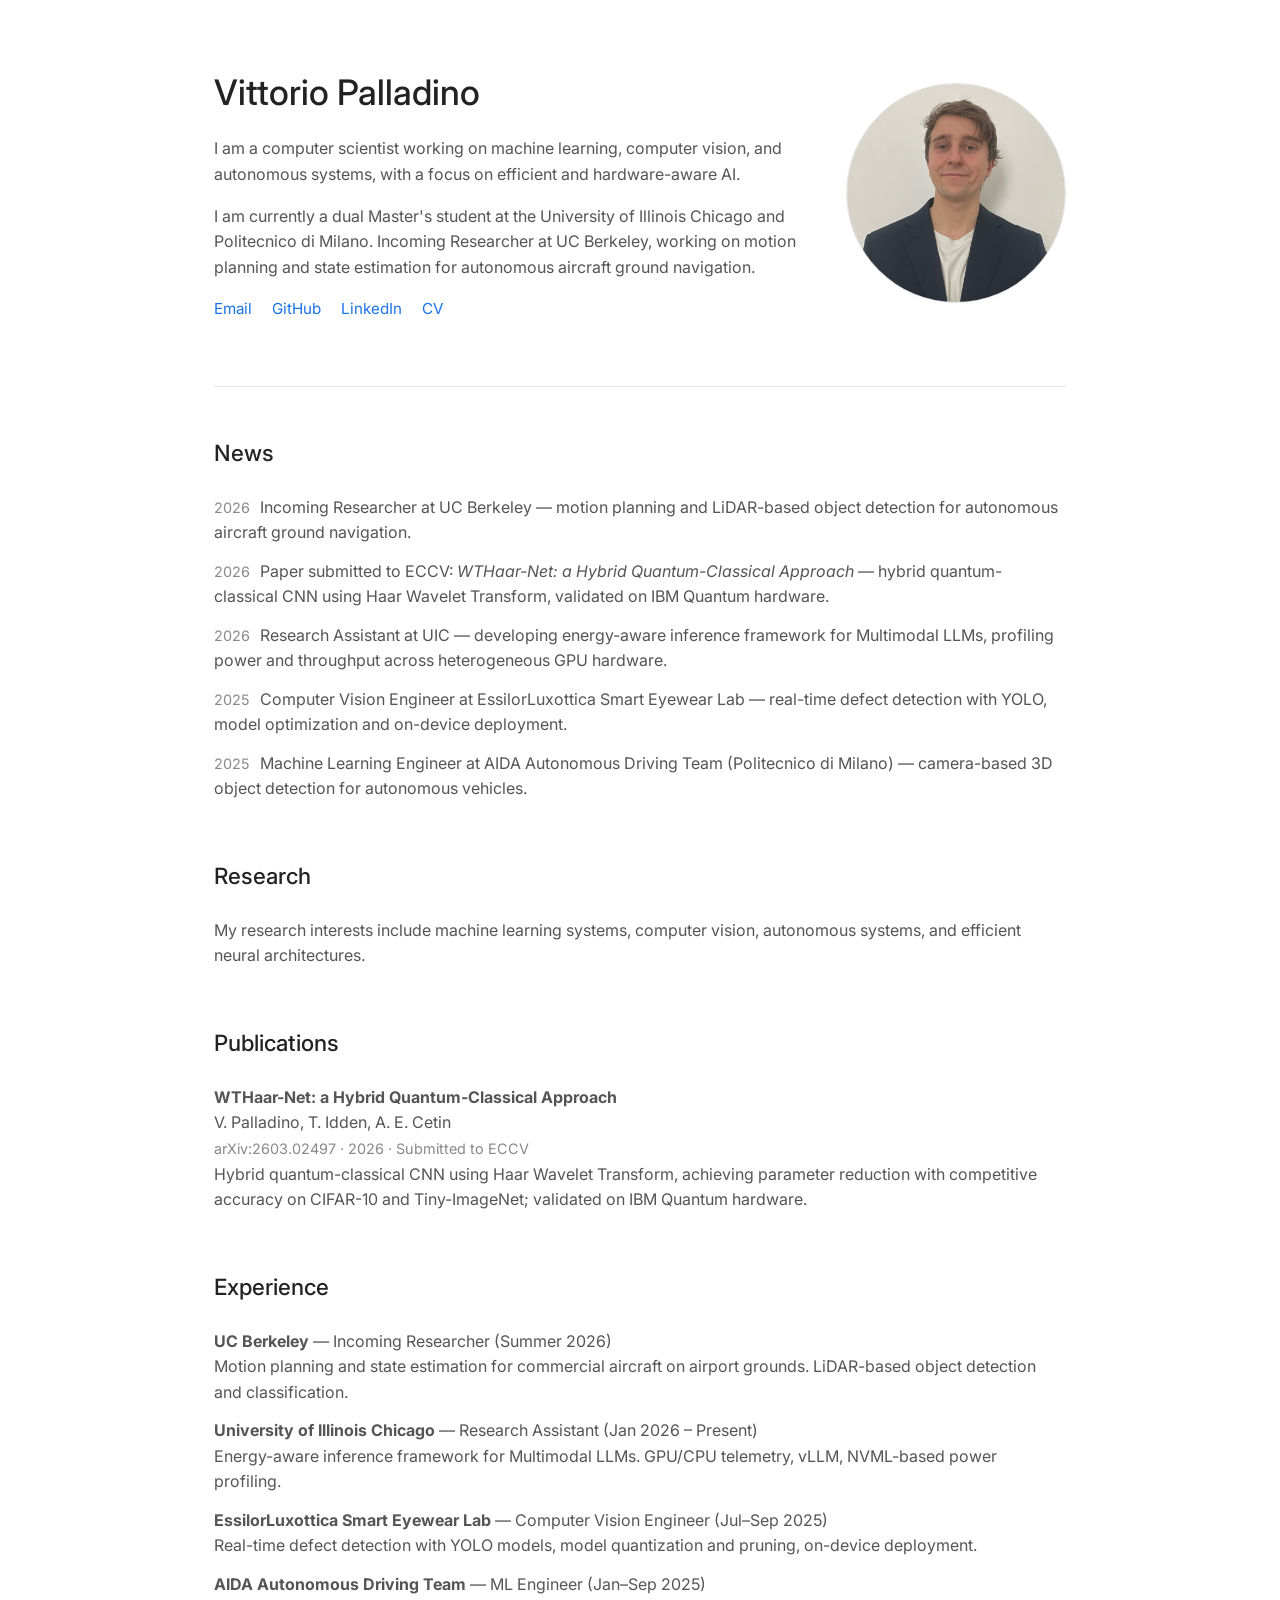
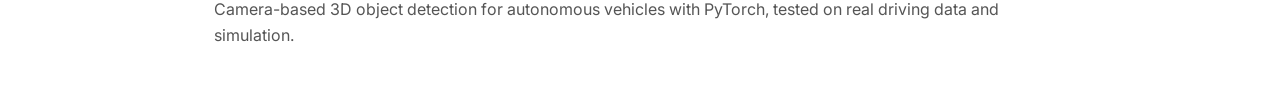
==== index.html @ deb7b539 "added image" ====
<!DOCTYPE html>
<html lang="en">
<head>
  <meta charset="UTF-8" />
  <meta name="viewport" content="width=device-width, initial-scale=1.0"/>
  <title>Vittorio Palladino</title>

  <link href="https://fonts.googleapis.com/css2?family=Inter:wght@300;400;500&display=swap" rel="stylesheet">

  <style>
    :root {
      --text: #222;
      --muted: #555;
      --link: #1a73e8;
      --bg: #ffffff;
      --border: #e6e6e6;
    }

    * {
      box-sizing: border-box;
      margin: 0;
      padding: 0;
    }

    body {
      font-family: Inter, sans-serif;
      background: var(--bg);
      color: var(--text);
      line-height: 1.6;
    }

    .container {
      max-width: 900px;
      margin: 4rem auto;
      padding: 0 1.5rem;
    }

    /* Header */
    .header {
      display: grid;
      grid-template-columns: 1fr 220px;
      gap: 3rem;
      align-items: center;
      margin-bottom: 4rem;
    }

    h1 {
      font-size: 2.2rem;
      font-weight: 500;
      margin-bottom: 1rem;
    }

    p {
      margin-bottom: 1rem;
      color: var(--muted);
    }

    .links a {
      color: var(--link);
      text-decoration: none;
      margin-right: 1rem;
      font-size: 0.95rem;
    }

    .links a:hover {
      text-decoration: underline;
    }

    .photo {
      width: 220px;
      height: 220px;
      border-radius: 50%;
      object-fit: cover;
      border: 1px solid var(--border);
    }

    /* Sections */
    section {
      margin-bottom: 3.5rem;
    }

    h2 {
      font-size: 1.4rem;
      font-weight: 500;
      margin-bottom: 1.5rem;
    }

    ul {
      list-style: none;
    }

    li {
      margin-bottom: 0.8rem;
      color: var(--muted);
    }

    .date {
      color: #888;
      font-size: 0.9rem;
      margin-right: 0.4rem;
    }

    a.inline {
      color: var(--link);
      text-decoration: none;
    }

    a.inline:hover {
      text-decoration: underline;
    }

    hr {
      border: none;
      border-top: 1px solid var(--border);
      margin: 3rem 0;
    }

    /* Responsive */
    @media (max-width: 768px) {
      .header {
        grid-template-columns: 1fr;
        text-align: center;
      }

      .photo {
        margin: 0 auto;
      }
    }
  </style>
</head>

<body>
  <div class="container">

    <!-- Header -->
    <div class="header">
      <div>
        <h1>Vittorio Palladino</h1>

        <p>
          I am a computer scientist working on machine learning, computer vision,
          and autonomous systems, with a focus on efficient and hardware-aware AI.
        </p>

        <p>
          I am currently a dual Master's student at the University of Illinois Chicago
          and Politecnico di Milano. Incoming Researcher at UC Berkeley, working on
          motion planning and state estimation for autonomous aircraft ground navigation.
        </p>

        <div class="links">
          <a href="mailto:vpall3@uic.edu">Email</a>
          <a href="https://github.com/vittpall">GitHub</a>
          <a href="https://linkedin.com/in/vittorio-palladino-41205a339/">LinkedIn</a>
          <a href="#">CV</a>
        </div>
      </div>

      <!-- Replace with your image -->
      <img src="profile.jpeg" alt="Vittorio Palladino" class="photo"/>
    </div>

    <hr/>

    <!-- News -->
    <section>
      <h2>News</h2>
      <ul>
        <li>
          <span class="date">2026</span>
          Incoming Researcher at UC Berkeley — motion planning and LiDAR-based object detection for autonomous aircraft ground navigation.
        </li>
        <li>
          <span class="date">2026</span>
          Paper submitted to ECCV: <em>WTHaar-Net: a Hybrid Quantum-Classical Approach</em> — hybrid quantum-classical CNN using Haar Wavelet Transform, validated on IBM Quantum hardware.
        </li>
        <li>
          <span class="date">2026</span>
          Research Assistant at UIC — developing energy-aware inference framework for Multimodal LLMs, profiling power and throughput across heterogeneous GPU hardware.
        </li>
        <li>
          <span class="date">2025</span>
          Computer Vision Engineer at EssilorLuxottica Smart Eyewear Lab — real-time defect detection with YOLO, model optimization and on-device deployment.
        </li>
        <li>
          <span class="date">2025</span>
          Machine Learning Engineer at AIDA Autonomous Driving Team (Politecnico di Milano) — camera-based 3D object detection for autonomous vehicles.
        </li>
      </ul>
    </section>

    <!-- Research -->
    <section>
      <h2>Research</h2>
      <p>
        My research interests include machine learning systems, computer vision,
        autonomous systems, and efficient neural architectures.
      </p>
    </section>

    <!-- Publications -->
    <section>
      <h2>Publications</h2>
      <ul>
        <li>
          <strong>WTHaar-Net: a Hybrid Quantum-Classical Approach</strong><br/>
          V. Palladino, T. Idden, A. E. Cetin<br/>
          <span class="date">arXiv:2603.02497 · 2026 · Submitted to ECCV</span><br/>
          Hybrid quantum-classical CNN using Haar Wavelet Transform, achieving parameter reduction with competitive accuracy on CIFAR-10 and Tiny-ImageNet; validated on IBM Quantum hardware.
        </li>
      </ul>
    </section>

    <!-- Experience -->
    <section>
      <h2>Experience</h2>
      <ul>
        <li>
          <strong>UC Berkeley</strong> — Incoming Researcher (Summer 2026)<br/>
          Motion planning and state estimation for commercial aircraft on airport grounds. LiDAR-based object detection and classification.
        </li>
        <li>
          <strong>University of Illinois Chicago</strong> — Research Assistant (Jan 2026 – Present)<br/>
          Energy-aware inference framework for Multimodal LLMs. GPU/CPU telemetry, vLLM, NVML-based power profiling.
        </li>
        <li>
          <strong>EssilorLuxottica Smart Eyewear Lab</strong> — Computer Vision Engineer (Jul–Sep 2025)<br/>
          Real-time defect detection with YOLO models, model quantization and pruning, on-device deployment.
        </li>
        <li>
          <strong>AIDA Autonomous Driving Team</strong> — ML Engineer (Jan–Sep 2025)<br/>
          Camera-based 3D object detection for autonomous vehicles with PyTorch, tested on real driving data and simulation.
        </li>
      </ul>
    </section>

  </div>
</body>
</html>
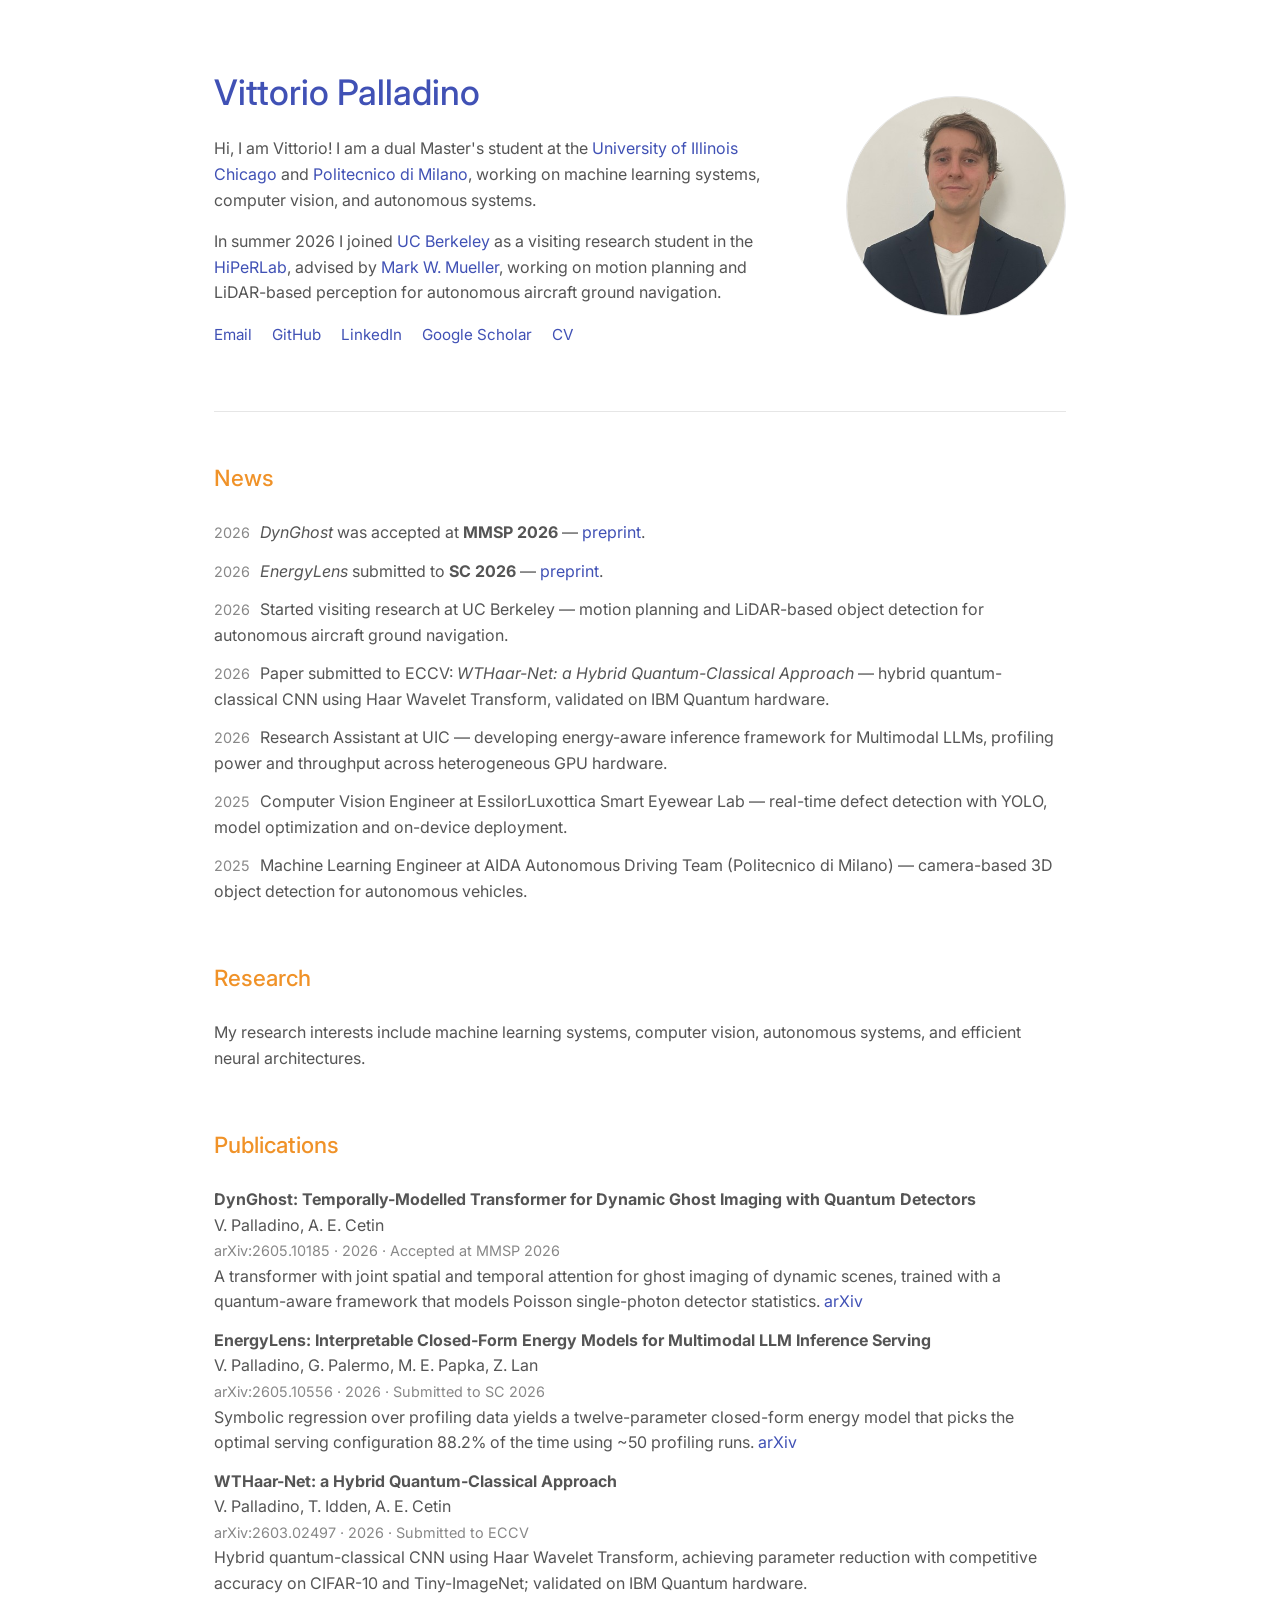
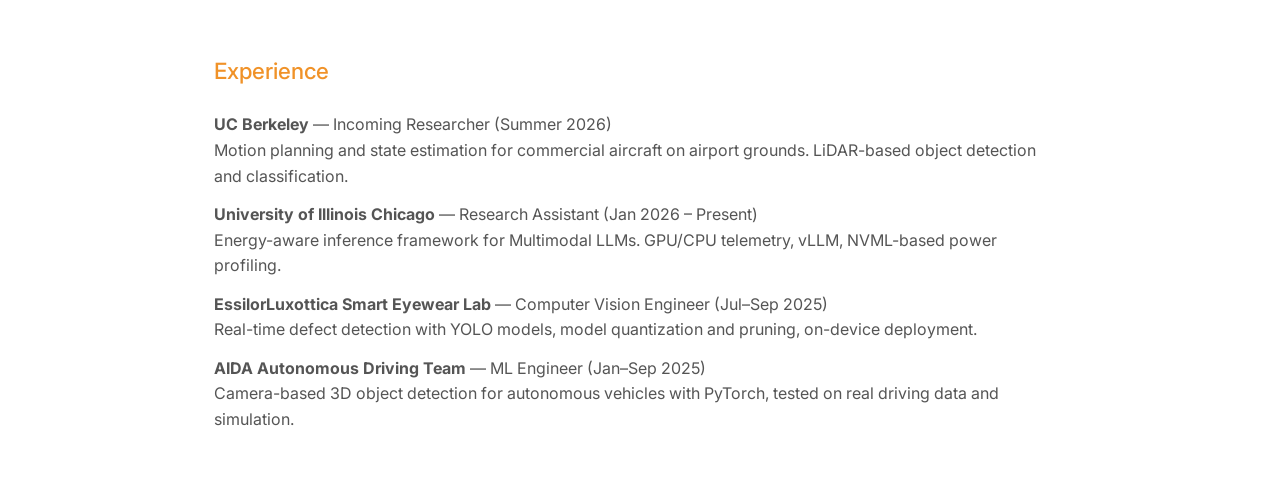
==== commit f3f1c090: "udpate" ====
--- a/index.html
+++ b/index.html
@@ -11,7 +11,8 @@
     :root {
       --text: #222;
       --muted: #555;
-      --link: #1a73e8;
+      --link: #4051b5;
+      --accent: #f09228;
       --bg: #ffffff;
       --border: #e6e6e6;
     }
@@ -48,6 +49,7 @@
       font-size: 2.2rem;
       font-weight: 500;
       margin-bottom: 1rem;
+      color: #4051b5;
     }
 
     p {
@@ -83,6 +85,7 @@
       font-size: 1.4rem;
       font-weight: 500;
       margin-bottom: 1.5rem;
+      color: var(--accent);
     }
 
     ul {
@@ -138,21 +141,25 @@
         <h1>Vittorio Palladino</h1>
 
         <p>
-          I am a computer scientist working on machine learning, computer vision,
-          and autonomous systems, with a focus on efficient and hardware-aware AI.
+          Hi, I am Vittorio! I am a dual Master's student at the
+          <a class="inline" href="https://www.uic.edu/">University of Illinois Chicago</a> and
+          <a class="inline" href="https://www.polimi.it/en">Politecnico di Milano</a>, working on machine
+          learning systems, computer vision, and autonomous systems.
         </p>
 
         <p>
-          I am currently a dual Master's student at the University of Illinois Chicago
-          and Politecnico di Milano. Incoming Researcher at UC Berkeley, working on
-          motion planning and state estimation for autonomous aircraft ground navigation.
+          In summer 2026 I joined <a class="inline" href="https://www.berkeley.edu/">UC Berkeley</a> as a
+          visiting research student in the <a class="inline" href="https://hiperlab.berkeley.edu/">HiPeRLab</a>,
+          advised by <a class="inline" href="https://hiperlab.berkeley.edu/members/mark-w-mueller/">Mark W. Mueller</a>,
+          working on motion planning and LiDAR-based perception for autonomous aircraft ground navigation.
         </p>
 
         <div class="links">
           <a href="mailto:vpall3@uic.edu">Email</a>
           <a href="https://github.com/vittpall">GitHub</a>
           <a href="https://linkedin.com/in/vittorio-palladino-41205a339/">LinkedIn</a>
-          <a href="#">CV</a>
+          <a href="https://scholar.google.com/citations?hl=en&user=c51QZEQAAAAJ">Google Scholar</a>
+          <a href="CV.pdf">CV</a>
         </div>
       </div>
 
@@ -168,7 +175,17 @@
       <ul>
         <li>
           <span class="date">2026</span>
-          Incoming Researcher at UC Berkeley — motion planning and LiDAR-based object detection for autonomous aircraft ground navigation.
+          <em>DynGhost</em> was accepted at <strong>MMSP 2026</strong> —
+          <a class="inline" href="https://arxiv.org/abs/2605.10185">preprint</a>.
+        </li>
+        <li>
+          <span class="date">2026</span>
+          <em>EnergyLens</em> submitted to <strong>SC 2026</strong> —
+          <a class="inline" href="https://arxiv.org/abs/2605.10556">preprint</a>.
+        </li>
+        <li>
+          <span class="date">2026</span>
+          Started visiting research at UC Berkeley — motion planning and LiDAR-based object detection for autonomous aircraft ground navigation.
         </li>
         <li>
           <span class="date">2026</span>
@@ -203,6 +220,22 @@
       <h2>Publications</h2>
       <ul>
         <li>
+          <strong>DynGhost: Temporally-Modelled Transformer for Dynamic Ghost Imaging with Quantum Detectors</strong><br/>
+          V. Palladino, A. E. Cetin<br/>
+          <span class="date">arXiv:2605.10185 · 2026 · Accepted at MMSP 2026</span><br/>
+          A transformer with joint spatial and temporal attention for ghost imaging of dynamic scenes, trained with a
+          quantum-aware framework that models Poisson single-photon detector statistics.
+          <a class="inline" href="https://arxiv.org/abs/2605.10185">arXiv</a>
+        </li>
+        <li>
+          <strong>EnergyLens: Interpretable Closed-Form Energy Models for Multimodal LLM Inference Serving</strong><br/>
+          V. Palladino, G. Palermo, M. E. Papka, Z. Lan<br/>
+          <span class="date">arXiv:2605.10556 · 2026 · Submitted to SC 2026</span><br/>
+          Symbolic regression over profiling data yields a twelve-parameter closed-form energy model that picks the
+          optimal serving configuration 88.2% of the time using ~50 profiling runs.
+          <a class="inline" href="https://arxiv.org/abs/2605.10556">arXiv</a>
+        </li>
+        <li>
           <strong>WTHaar-Net: a Hybrid Quantum-Classical Approach</strong><br/>
           V. Palladino, T. Idden, A. E. Cetin<br/>
           <span class="date">arXiv:2603.02497 · 2026 · Submitted to ECCV</span><br/>
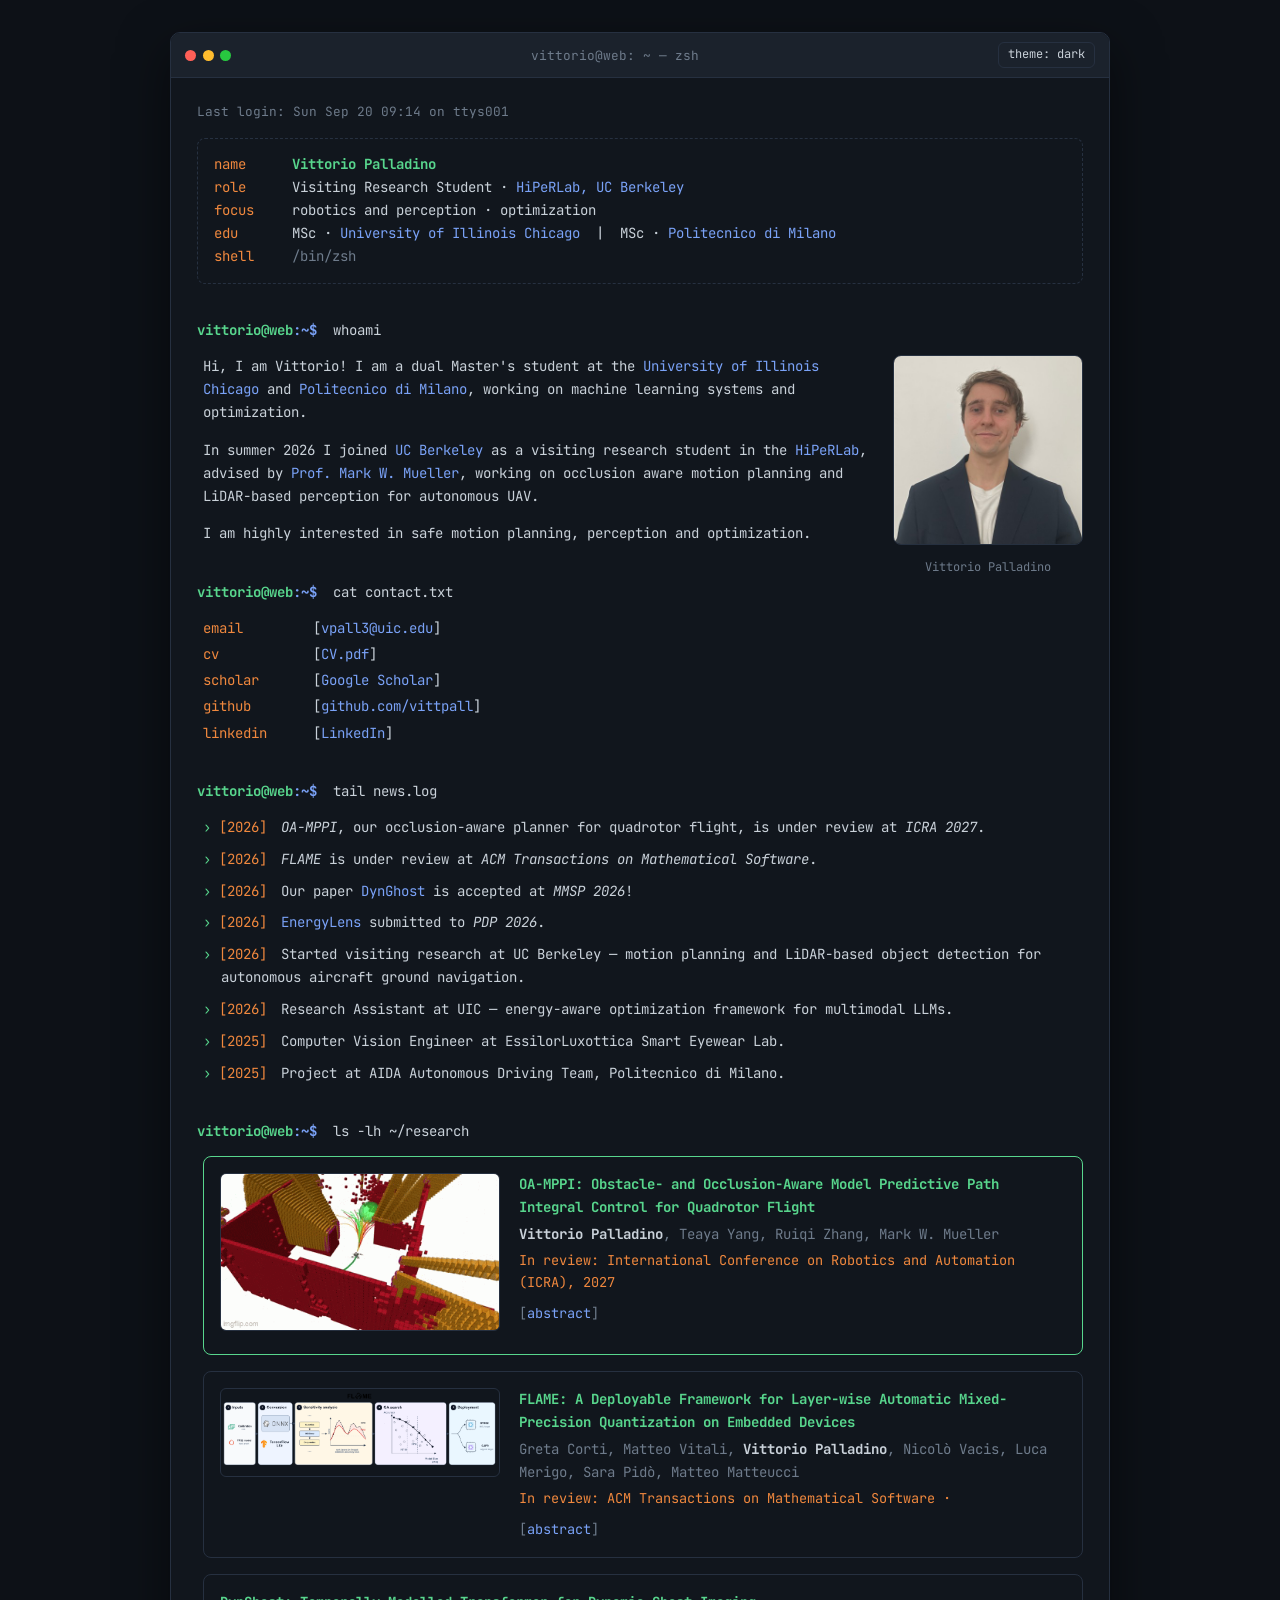
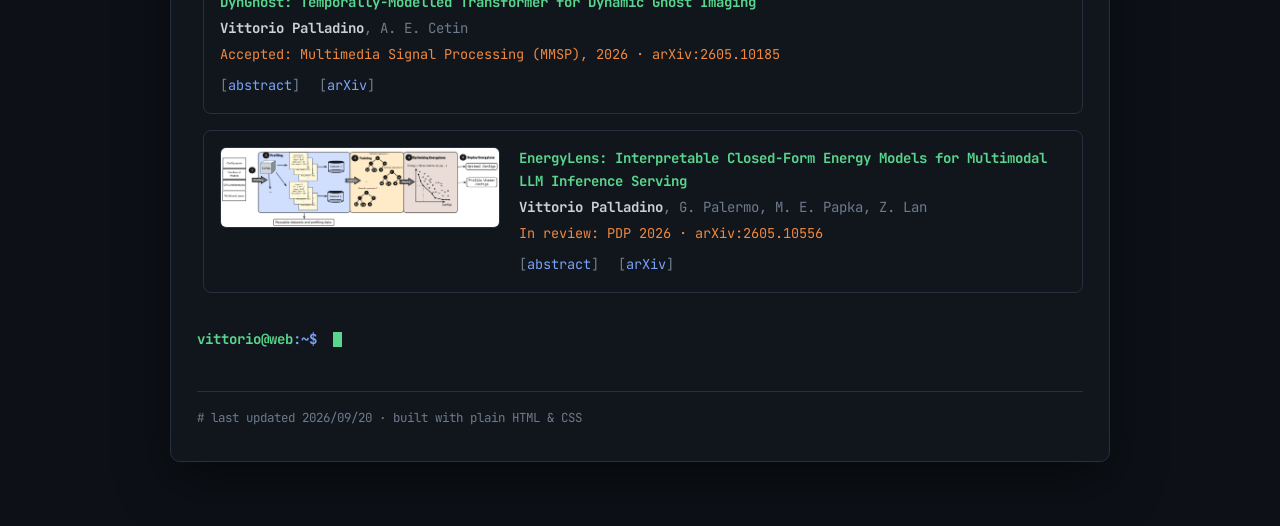
==== commit 19e11d9b: "updated portfolio" ====
--- a/index.html
+++ b/index.html
@@ -1,20 +1,79 @@
 <!DOCTYPE html>
 <html lang="en">
+
 <head>
   <meta charset="UTF-8" />
-  <meta name="viewport" content="width=device-width, initial-scale=1.0"/>
+  <meta name="viewport" content="width=device-width, initial-scale=1.0" />
   <title>Vittorio Palladino</title>
-
-  <link href="https://fonts.googleapis.com/css2?family=Inter:wght@300;400;500&display=swap" rel="stylesheet">
+  <meta name="author" content="Vittorio Palladino">
+  <link href="https://fonts.googleapis.com/css2?family=JetBrains+Mono:wght@400;500;700&display=swap" rel="stylesheet">
 
   <style>
-    :root {
-      --text: #222;
-      --muted: #555;
-      --link: #4051b5;
-      --accent: #f09228;
-      --bg: #ffffff;
-      --border: #e6e6e6;
+    /* ===== themes ===== */
+    :root,
+    html[data-theme="dark"] {
+      --bg: #0d1117;
+      --term: #11161d;
+      --bar: #1b222c;
+      --text: #c9d1d9;
+      --muted: #6e7b8b;
+      --accent: #58d68d;
+      --accent2: #7aa2f7;
+      --hot: #f0883e;
+      --border: #263040;
+      --shadow: rgba(0, 0, 0, .5);
+    }
+
+    html[data-theme="light"] {
+      --bg: #e9e9e4;
+      --term: #fbfbf7;
+      --bar: #e2e2da;
+      --text: #24292f;
+      --muted: #6a737d;
+      --accent: #1a7f37;
+      --accent2: #0550ae;
+      --hot: #bc4c00;
+      --border: #d6d6cd;
+      --shadow: rgba(0, 0, 0, .15);
+    }
+
+    html[data-theme="amber"] {
+      --bg: #1a1206;
+      --term: #211705;
+      --bar: #2d1f08;
+      --text: #ffb642;
+      --muted: #9a7233;
+      --accent: #ffcf70;
+      --accent2: #ff9a1f;
+      --hot: #ff7043;
+      --border: #3d2a0b;
+      --shadow: rgba(0, 0, 0, .6);
+    }
+
+    html[data-theme="matrix"] {
+      --bg: #000a04;
+      --term: #01140a;
+      --bar: #04240f;
+      --text: #46f28a;
+      --muted: #2a8a53;
+      --accent: #9cffccff;
+      --accent2: #27d17a;
+      --hot: #d7ff6b;
+      --border: #0c3a1e;
+      --shadow: rgba(0, 0, 0, .7);
+    }
+
+    html[data-theme="synthwave"] {
+      --bg: #14032b;
+      --term: #1d0740;
+      --bar: #2a0b58;
+      --text: #e6d6ff;
+      --muted: #9b7fc4;
+      --accent: #ff4fd8;
+      --accent2: #5ce1e6;
+      --hot: #ffd166;
+      --border: #3c1478;
+      --shadow: rgba(0, 0, 0, .55);
     }
 
     * {
@@ -24,249 +83,771 @@
     }
 
     body {
-      font-family: Inter, sans-serif;
+      font-family: "JetBrains Mono", ui-monospace, Menlo, Consolas, monospace;
       background: var(--bg);
       color: var(--text);
-      line-height: 1.6;
-    }
-
-    .container {
-      max-width: 900px;
-      margin: 4rem auto;
-      padding: 0 1.5rem;
-    }
-
-    /* Header */
-    .header {
+      line-height: 1.65;
+      font-size: 14px;
+      padding: 2rem 1rem 4rem;
+      transition: background .25s, color .25s;
+    }
+
+    a {
+      color: var(--accent2);
+      text-decoration: none;
+    }
+
+    a:hover {
+      text-decoration: underline;
+    }
+
+    .muted {
+      color: var(--muted);
+    }
+
+    /* ===== terminal chrome ===== */
+    .term {
+      max-width: 940px;
+      margin: 0 auto;
+      border: 1px solid var(--border);
+      border-radius: 10px;
+      overflow: hidden;
+      background: var(--term);
+      box-shadow: 0 18px 50px var(--shadow);
+    }
+
+    .titlebar {
+      display: flex;
+      align-items: center;
+      gap: .75rem;
+      background: var(--bar);
+      border-bottom: 1px solid var(--border);
+      padding: .55rem .9rem;
+      position: sticky;
+      top: 0;
+      z-index: 5;
+    }
+
+    .dots {
+      display: flex;
+      gap: .4rem;
+    }
+
+    .dots i {
+      width: 11px;
+      height: 11px;
+      border-radius: 50%;
+      display: block;
+    }
+
+    .dots i:nth-child(1) { background: #ff5f57; }
+    .dots i:nth-child(2) { background: #febc2e; }
+    .dots i:nth-child(3) { background: #28c840; }
+
+    .title {
+      color: var(--muted);
+      font-size: .8rem;
+      flex: 1;
+      text-align: center;
+    }
+
+    .themebtn {
+      font: inherit;
+      font-size: .75rem;
+      color: var(--text);
+      background: transparent;
+      border: 1px solid var(--border);
+      border-radius: 6px;
+      padding: .15rem .55rem;
+      cursor: pointer;
+      white-space: nowrap;
+    }
+
+    .themebtn:hover {
+      border-color: var(--accent);
+      color: var(--accent);
+    }
+
+    .screen {
+      padding: 1.4rem 1.6rem 2rem;
+    }
+
+    /* ===== prompt lines ===== */
+    .login {
+      color: var(--muted);
+      font-size: .8rem;
+      margin-bottom: 1rem;
+    }
+
+    .cmd {
+      margin: 2.2rem 0 .8rem;
+      color: var(--text);
+    }
+
+    .prompt {
+      color: var(--accent);
+      font-weight: 700;
+      margin-right: .5rem;
+    }
+
+    .pe {
+      color: var(--accent2);
+    }
+
+    .out {
+      padding-left: .4rem;
+    }
+
+    .out p {
+      margin-bottom: .9rem;
+    }
+
+    .cursor {
+      display: inline-block;
+      width: 9px;
+      height: 1.05em;
+      background: var(--accent);
+      vertical-align: -.18em;
+      animation: blink 1.1s step-end infinite;
+    }
+
+    @keyframes blink {
+      50% { opacity: 0; }
+    }
+
+    /* ===== banner ===== */
+    .banner {
+      border: 1px dashed var(--border);
+      border-radius: 8px;
+      padding: .9rem 1rem;
+      margin-bottom: 1rem;
+    }
+
+    .bline {
+      white-space: normal;
+    }
+
+    .bk {
+      display: inline-block;
+      width: 78px;
+      color: var(--hot);
+    }
+
+    .name {
+      color: var(--accent);
+      font-weight: 700;
+    }
+
+    /* ===== whoami ===== */
+    .headshot {
+      float: right;
+      width: 190px;
+      margin: 0 0 1rem 1.4rem;
+      text-align: center;
+    }
+
+    .headshot img {
+      width: 190px;
+      height: 190px;
+      object-fit: cover;
+      border-radius: 8px;
+      border: 1px solid var(--border);
+      filter: saturate(.95);
+    }
+
+    .cap {
+      font-size: .75rem;
+      color: var(--muted);
+      margin-top: .4rem;
+    }
+
+    /* ===== contact ===== */
+    .contact p {
+      margin-bottom: .2rem;
+    }
+
+    .contact .k {
+      display: inline-block;
+      width: 110px;
+      color: var(--hot);
+    }
+
+    /* ===== news ===== */
+    ul.news {
+      list-style: none;
+    }
+
+    ul.news li {
+      margin-bottom: .55rem;
+      padding-left: 1.1rem;
+      text-indent: -1.1rem;
+    }
+
+    ul.news li::before {
+      content: "› ";
+      color: var(--accent);
+    }
+
+    .date {
+      color: var(--hot);
+      margin-right: .35rem;
+    }
+
+    /* ===== items ===== */
+    .item {
       display: grid;
-      grid-template-columns: 1fr 220px;
-      gap: 3rem;
+      grid-template-columns: 280px 1fr;
+      gap: 1.2rem;
+      padding: 1rem;
+      border: 1px solid var(--border);
+      border-radius: 8px;
+      margin-bottom: 1rem;
+      background: linear-gradient(0deg, transparent, transparent);
+    }
+
+    .item.feat {
+      border-color: var(--accent);
+    }
+
+    .item .thumb img {
+      width: 100%;
+      border-radius: 6px;
+      border: 1px solid var(--border);
+    }
+
+    .item.nothumb {
+      grid-template-columns: 1fr;
+    }
+
+    .ptitle {
+      color: var(--accent);
+      font-weight: 700;
+      margin-bottom: .2rem !important;
+    }
+
+    .ptitle a {
+      color: var(--accent);
+    }
+
+    .authors {
+      margin-bottom: .2rem !important;
+      color: var(--muted);
+    }
+
+    .me {
+      color: var(--text);
+      font-weight: 700;
+    }
+
+    .venue {
+      color: var(--muted);
+      font-size: .85rem;
+      margin-bottom: .5rem !important;
+    }
+
+    .venue.hot {
+      color: var(--hot);
+    }
+
+    .links a {
+      margin-right: .7rem;
+      font-size: .85rem;
+    }
+
+    .links a::before {
+      content: "[";
+      color: var(--muted);
+    }
+
+    .links a::after {
+      content: "]";
+      color: var(--muted);
+    }
+
+    .abs {
+      display: none;
+      margin-top: .7rem;
+      padding: .7rem .85rem;
+      border-left: 2px solid var(--accent);
+      background: rgba(127, 127, 127, .07);
+      color: var(--muted);
+      font-size: .85rem;
+      border-radius: 0 6px 6px 0;
+    }
+
+    .abs.open {
+      display: block;
+    }
+
+    /* ===== gallery ===== */
+    .gallery {
+      display: grid;
+      grid-template-columns: repeat(auto-fit, minmax(170px, 1fr));
+      gap: .7rem;
+      margin: 1rem 0;
+    }
+
+    .gallery img {
+      width: 100%;
+      height: 150px;
+      object-fit: cover;
+      border-radius: 6px;
+      border: 1px solid var(--border);
+    }
+
+    .foot {
+      margin-top: 2.5rem;
+      padding-top: 1rem;
+      border-top: 1px solid var(--border);
+      font-size: .78rem;
+    }
+
+    /* ===== lightbox ===== */
+    .item .thumb img {
+      cursor: zoom-in;
+      transition: opacity .15s, border-color .15s;
+    }
+
+    .item .thumb img:hover {
+      opacity: .85;
+      border-color: var(--accent);
+    }
+
+    #lightbox {
+      display: none;
+      position: fixed;
+      inset: 0;
+      z-index: 100;
+      background: rgba(0, 0, 0, .86);
+      backdrop-filter: blur(3px);
+      padding: 2rem 1rem 1rem;
+      cursor: zoom-out;
+    }
+
+    #lightbox.open {
+      display: flex;
+      flex-direction: column;
       align-items: center;
-      margin-bottom: 4rem;
-    }
-
-    h1 {
-      font-size: 2.2rem;
-      font-weight: 500;
-      margin-bottom: 1rem;
-      color: #4051b5;
-    }
-
-    p {
-      margin-bottom: 1rem;
-      color: var(--muted);
-    }
-
-    .links a {
-      color: var(--link);
-      text-decoration: none;
-      margin-right: 1rem;
-      font-size: 0.95rem;
-    }
-
-    .links a:hover {
-      text-decoration: underline;
-    }
-
-    .photo {
-      width: 220px;
-      height: 220px;
-      border-radius: 50%;
-      object-fit: cover;
+      justify-content: center;
+      gap: .8rem;
+    }
+
+    #lightbox img {
+      max-width: 100%;
+      max-height: calc(100vh - 7rem);
+      object-fit: contain;
       border: 1px solid var(--border);
-    }
-
-    /* Sections */
-    section {
-      margin-bottom: 3.5rem;
-    }
-
-    h2 {
-      font-size: 1.4rem;
-      font-weight: 500;
-      margin-bottom: 1.5rem;
+      border-radius: 8px;
+      background: var(--term);
+      cursor: default;
+    }
+
+    #lb-cap {
+      color: var(--muted);
+      font-size: .8rem;
+      text-align: center;
+      max-width: 60ch;
+    }
+
+    #lb-nav {
+      display: none;
+      gap: .5rem;
+      align-items: center;
+      cursor: default;
+    }
+
+    #lb-nav.on {
+      display: flex;
+    }
+
+    #lb-nav button {
+      font: inherit;
+      color: var(--text);
+      background: transparent;
+      border: 1px solid var(--border);
+      border-radius: 6px;
+      padding: .2rem .7rem;
+      cursor: pointer;
+    }
+
+    #lb-nav button:hover {
       color: var(--accent);
-    }
-
-    ul {
-      list-style: none;
-    }
-
-    li {
-      margin-bottom: 0.8rem;
-      color: var(--muted);
-    }
-
-    .date {
-      color: #888;
-      font-size: 0.9rem;
-      margin-right: 0.4rem;
-    }
-
-    a.inline {
-      color: var(--link);
-      text-decoration: none;
-    }
-
-    a.inline:hover {
-      text-decoration: underline;
-    }
-
-    hr {
-      border: none;
-      border-top: 1px solid var(--border);
-      margin: 3rem 0;
-    }
-
-    /* Responsive */
-    @media (max-width: 768px) {
-      .header {
+      border-color: var(--accent);
+    }
+
+    #lb-count {
+      color: var(--muted);
+      font-size: .8rem;
+      min-width: 4.5rem;
+      text-align: center;
+    }
+
+    #lb-close {
+      position: absolute;
+      top: 1rem;
+      right: 1.2rem;
+      font: inherit;
+      font-size: 1.3rem;
+      line-height: 1;
+      color: var(--text);
+      background: transparent;
+      border: 1px solid var(--border);
+      border-radius: 6px;
+      padding: .25rem .6rem;
+      cursor: pointer;
+    }
+
+    #lb-close:hover {
+      color: var(--accent);
+      border-color: var(--accent);
+    }
+
+    @media (max-width: 720px) {
+      .item {
         grid-template-columns: 1fr;
-        text-align: center;
       }
 
-      .photo {
-        margin: 0 auto;
+      .headshot {
+        float: none;
+        margin: 0 auto 1rem;
+      }
+
+      .bk, .contact .k {
+        display: block;
+        width: auto;
+      }
+
+      .title {
+        display: none;
       }
     }
   </style>
 </head>
 
 <body>
-  <div class="container">
-
-    <!-- Header -->
-    <div class="header">
-      <div>
-        <h1>Vittorio Palladino</h1>
-
+  <main class="term">
+    <div class="titlebar">
+      <span class="dots"><i></i><i></i><i></i></span>
+      <span class="title">vittorio@web: ~ — zsh</span>
+      <button class="themebtn" id="themebtn" onclick="cycleTheme()" title="change color scheme">theme: dark</button>
+    </div>
+
+    <div class="screen">
+
+      <!-- ===== login banner ===== -->
+      <p class="login">Last login: Sun Sep 20 09:14 on ttys001</p>
+      <div class="banner">
+        <div class="bline"><span class="bk">name</span><span class="name">Vittorio Palladino</span></div>
+        <div class="bline"><span class="bk">role</span>Visiting Research Student · <a href="https://hiperlab.berkeley.edu/">HiPeRLab, UC Berkeley</a></div>
+        <div class="bline"><span class="bk">focus</span>robotics and perception · optimization</div>
+        <div class="bline"><span class="bk">edu</span>MSc · <a href="https://www.uic.edu/">University of Illinois Chicago</a> &nbsp;|&nbsp; MSc · <a href="https://www.polimi.it/en">Politecnico di Milano</a></div>
+        <div class="bline"><span class="bk">shell</span><span class="muted">/bin/zsh</span></div>
+      </div>
+
+      <!-- ===== whoami ===== -->
+      <p class="cmd"><span class="prompt">vittorio@web<span class="pe">:~$</span></span> whoami</p>
+      <div class="out">
+        <div class="headshot">
+          <img src="assets/profile/profile.jpeg" alt="profile photo of Vittorio Palladino">
+          <div class="cap">Vittorio Palladino</div>
+        </div>
         <p>
           Hi, I am Vittorio! I am a dual Master's student at the
-          <a class="inline" href="https://www.uic.edu/">University of Illinois Chicago</a> and
-          <a class="inline" href="https://www.polimi.it/en">Politecnico di Milano</a>, working on machine
-          learning systems, computer vision, and autonomous systems.
+          <a href="https://www.uic.edu/">University of Illinois Chicago</a> and
+          <a href="https://www.polimi.it/en">Politecnico di Milano</a>, working on machine learning
+          systems and optimization.
         </p>
-
         <p>
-          In summer 2026 I joined <a class="inline" href="https://www.berkeley.edu/">UC Berkeley</a> as a
-          visiting research student in the <a class="inline" href="https://hiperlab.berkeley.edu/">HiPeRLab</a>,
-          advised by <a class="inline" href="https://hiperlab.berkeley.edu/members/mark-w-mueller/">Mark W. Mueller</a>,
-          working on motion planning and LiDAR-based perception for autonomous aircraft ground navigation.
+          In summer 2026 I joined <a href="https://www.berkeley.edu/">UC Berkeley</a> as a visiting research
+          student in the <a href="https://hiperlab.berkeley.edu/">HiPeRLab</a>, advised by
+          <a href="https://hiperlab.berkeley.edu/members/mark-w-mueller/">Prof. Mark W. Mueller</a>, working on
+          occlusion aware motion planning and LiDAR-based perception for autonomous UAV.
         </p>
-
-        <div class="links">
-          <a href="mailto:vpall3@uic.edu">Email</a>
-          <a href="https://github.com/vittpall">GitHub</a>
-          <a href="https://linkedin.com/in/vittorio-palladino-41205a339/">LinkedIn</a>
-          <a href="https://scholar.google.com/citations?hl=en&user=c51QZEQAAAAJ">Google Scholar</a>
-          <a href="CV.pdf">CV</a>
-        </div>
+        <p>
+          I am highly interested in safe motion planning, perception and optimization.
+        </p>
       </div>
 
-      <!-- Replace with your image -->
-      <img src="profile.jpeg" alt="Vittorio Palladino" class="photo"/>
+      <!-- ===== contact ===== -->
+      <p class="cmd"><span class="prompt">vittorio@web<span class="pe">:~$</span></span> cat contact.txt</p>
+      <div class="out contact">
+        <p><span class="k">email</span>[<a href="mailto:vpall3@uic.edu">vpall3@uic.edu</a>]</p>
+        <p><span class="k">cv</span>[<a href="CV.pdf">CV.pdf</a>]</p>
+        <p><span class="k">scholar</span>[<a href="https://scholar.google.com/citations?hl=en&user=c51QZEQAAAAJ">Google Scholar</a>]</p>
+        <p><span class="k">github</span>[<a href="https://github.com/vittpall">github.com/vittpall</a>]</p>
+        <p><span class="k">linkedin</span>[<a href="https://linkedin.com/in/vittorio-palladino-41205a339/">LinkedIn</a>]</p>
+      </div>
+
+      <!-- ===== news ===== -->
+      <p class="cmd"><span class="prompt">vittorio@web<span class="pe">:~$</span></span> tail news.log</p>
+      <div class="out">
+        <ul class="news">
+          <li><span class="date">[2026]</span> <i>OA-MPPI</i>, our occlusion-aware planner for quadrotor flight, is under review at <i>ICRA 2027</i>.</li>
+          <li><span class="date">[2026]</span> <i>FLAME</i> is under review at <i>ACM Transactions on Mathematical Software</i>.</li>
+          <li><span class="date">[2026]</span> Our paper <a href="https://arxiv.org/abs/2605.10185">DynGhost</a> is accepted at <i>MMSP 2026</i>!</li>
+          <li><span class="date">[2026]</span> <a href="https://arxiv.org/abs/2605.10556">EnergyLens</a> submitted to <i>PDP 2026</i>.</li>
+          <li><span class="date">[2026]</span> Started visiting research at UC Berkeley — motion planning and LiDAR-based object detection for autonomous aircraft ground navigation.</li>
+          <li><span class="date">[2026]</span> Research Assistant at UIC — energy-aware optimization framework for multimodal LLMs.</li>
+          <li><span class="date">[2025]</span> Computer Vision Engineer at EssilorLuxottica Smart Eyewear Lab.</li>
+          <li><span class="date">[2025]</span> Project at AIDA Autonomous Driving Team, Politecnico di Milano.</li>
+        </ul>
+      </div>
+
+      <!-- ===== research ===== -->
+      <p class="cmd"><span class="prompt">vittorio@web<span class="pe">:~$</span></span> ls -lh ~/research</p>
+      <div class="out">
+
+        <article class="item feat">
+          <div class="thumb" data-figs="assets/images_paper/OA-MPPI.gif,assets/images_paper/OA-MPPI_2.gif">
+            <img loading="lazy" src="assets/images_paper/OA-MPPI.gif" alt="OA-MPPI occlusion-aware quadrotor flight">
+          </div>
+          <div class="meta">
+            <p class="ptitle">OA-MPPI: Obstacle- and Occlusion-Aware Model Predictive Path Integral Control for Quadrotor Flight</p>
+            <p class="authors"><span class="me">Vittorio Palladino</span>, Teaya Yang, Ruiqi Zhang, Mark W. Mueller</p>
+            <p class="venue hot">In review: International Conference on Robotics and Automation (ICRA), 2027</p>
+            <div class="links">
+              <a href="javascript:void(0)" onclick="toggleAbs('oampi')">abstract</a>
+            </div>
+            <p class="abs" id="oampi">Autonomous UAV flight through cluttered and partially unknown environments
+              requires reasoning not only about observed obstacles but also about occluded regions that the sensor
+              cannot observe. We present OA-MPPI, an obstacle- and occlusion-aware extension of Model Predictive Path
+              Integral (MPPI) control for quadrotor flight that accounts for potential moving agents emerging from
+              these regions into the vehicle's path. At every planning step, we extract a 3D occlusion boundary from
+              the online occupancy map and use it to model the regions that hidden agents could reach over the
+              prediction horizon. We penalize trajectories that enter these expanding regions within MPPI rollouts
+              generated using nonlinear quadrotor dynamics and accounting for individual rotor thrust limits. We
+              validate the proposed approach in simulation and hardware flight experiments, with the complete pipeline
+              running onboard the vehicle in real time. Results show increased clearance from occlusion boundaries
+              compared to baseline MPPI in both settings, as well as avoidance of an agent emerging from occlusion in
+              simulation.</p>
+          </div>
+        </article>
+
+
+        <article class="item">
+          <div class="thumb">
+            <img loading="lazy" src="assets/images_paper/FLAME.png" alt="FLAME mixed-precision quantization framework">
+          </div>
+          <div class="meta">
+            <p class="ptitle">FLAME: A Deployable Framework for Layer-wise Automatic Mixed-Precision Quantization on Embedded Devices</p>
+            <p class="authors">Greta Corti, Matteo Vitali, <span class="me">Vittorio Palladino</span>, Nicol&ograve; Vacis,
+              Luca Merigo, Sara Pid&ograve;, Matteo Matteucci</p>
+            <p class="venue hot">In review: ACM Transactions on Mathematical Software &middot; </p>
+            <div class="links">
+              <a href="javascript:void(0)" onclick="toggleAbs('flame')">abstract</a>
+            </div>
+            <p class="abs" id="flame">Deploying deep neural networks on resource-constrained embedded devices requires
+              models that are both accurate and efficient in memory footprint and compute cost. Uniform INT8
+              quantization is simple and widely supported by embedded inference toolchains, but it can degrade accuracy
+              beyond acceptable limits for tasks sensitive to low-precision arithmetic. Mixed-precision quantization can
+              recover accuracy by assigning different precisions to different layers, but it introduces a combinatorial
+              search problem, and many existing methods require retraining or lack a complete path to deployment. We
+              introduce FLAME, a training-free ONNX-based framework for automatic mixed-precision quantization
+              targeting embedded deployment. Given a pretrained PyTorch model, FLAME converts it to ONNX, estimates
+              layer-wise sensitivity via statistical distances between FP32 and INT8 activations, and applies a genetic
+              algorithm guided by a sigmoid-gated fitness function over task performance, model size, and CPU-measured
+              inference time. We validate FLAME on YOLOv8n-Pose, MobileNetV2, and DeepLabV3, and deploy selected
+              configurations on STM32N6 and GAP9. Results show that FLAME recovers much of the accuracy lost under
+              uniform INT8 quantization while preserving significant compression and exposing practical deployment
+              trade-offs on real hardware.</p>
+          </div>
+        </article>
+
+        <article class="item nothumb">
+          <div class="meta">
+            <p class="ptitle"><a href="https://arxiv.org/abs/2605.10185">DynGhost: Temporally-Modelled Transformer for Dynamic Ghost Imaging</a></p>
+            <p class="authors"><span class="me">Vittorio Palladino</span>, A. E. Cetin</p>
+            <p class="venue hot">Accepted: Multimedia Signal Processing (MMSP), 2026 &middot; arXiv:2605.10185</p>
+            <div class="links">
+              <a href="javascript:void(0)" onclick="toggleAbs('dynghost')">abstract</a>
+              <a href="https://arxiv.org/abs/2605.10185">arXiv</a>
+            </div>
+            <p class="abs" id="dynghost">Ghost imaging reconstructs spatial information from a single-pixel bucket
+                detector by correlating structured illumination patterns with scalar intensity
+                measurements. While deep learning approaches have achieved promising results
+                on static scenes, two critical limitations remain unaddressed: existing
+                architectures fail to exploit temporal coherence across frames, leaving dynamic
+                ghost imaging largely unsolved, and they assume additive Gaussian noise models
+                that do not reflect the true Poissonian statistics of real single-photon
+                hardware. We present \textbf{DynGhost} (Dynamic Ghost Imaging Transformer), a
+                transformer architecture that addresses both limitations through alternating
+                spatial and temporal attention blocks. Our detector-aware training framework,
+                based on physically accurate hardware simulations (SNSPDs, SPADs, SiPMs) and
+                Anscombe variance-stabilizing normalization, resolves the distribution shift
+                that causes classical models to fail under realistic hardware constraints.
+                Experiments across multiple benchmarks demonstrate that DynGhost outperforms
+                both traditional reconstruction methods and existing deep learning
+                architectures, with particular gains in dynamic and photon-starved settings.</p>
+          </div>
+        </article>
+
+        <article class="item">
+          <div class="thumb">
+            <img loading="lazy" src="assets/images_paper/EnergyLens.png" alt="EnergyLens energy model overview">
+          </div>
+          <div class="meta">
+            <p class="ptitle"><a href="https://arxiv.org/abs/2605.10556">EnergyLens: Interpretable Closed-Form Energy Models for Multimodal LLM Inference Serving</a></p>
+            <p class="authors"><span class="me">Vittorio Palladino</span>, G. Palermo, M. E. Papka, Z. Lan</p>
+            <p class="venue hot">In review: PDP 2026 &middot; arXiv:2605.10556</p>
+            <div class="links">
+              <a href="javascript:void(0)" onclick="toggleAbs('energylens')">abstract</a>
+              <a href="https://arxiv.org/abs/2605.10556">arXiv</a>
+            </div>
+            <p class="abs" id="energylens">As large language models span dense, mixture-of-experts, and state-space
+              architectures, execute on heterogeneous accelerators, and support multimodal workloads, optimizing
+              inference energy becomes as important as optimizing latency and throughput. Existing methods either treat
+              latency as an energy proxy or depend on data-hungry black-box surrogates. Both break down across
+              parallelism strategies: latency and energy optima diverge in 23.4% of our tested cases, while black-box
+              models require hundreds of samples to generalize across models and hardware platforms. We present
+              EnergyLens, which uses symbolic regression to discover a reusable, parallelism-aware structural
+              <i>template</i> for LLM inference energy. After this one-time structure-discovery process, the template
+              can be calibrated to a new model&ndash;hardware&ndash;workload combination using twelve coefficients. With
+              as few as 50 measurements, EnergyLens achieves 84.6% Top-1 configuration-selection accuracy, versus 60.9%
+              for the closest analytical baseline. It matches ensemble ML accuracy with 10&times; fewer samples, and
+              adapts to new platforms without modifying the template.</p>
+          </div>
+        </article>
+
+        <!-- <article class="item nothumb">
+          <div class="meta">
+            <p class="ptitle">WTHaar-Net: a Hybrid Quantum-Classical Approach</p>
+            <p class="authors"><span class="me">Vittorio Palladino</span>, T. Idden, A. E. Cetin</p>
+            <p class="venue">Submitted to ECCV &middot; arXiv:2603.02497</p>
+            <div class="links">
+              <a href="javascript:void(0)" onclick="toggleAbs('wthaar')">abstract</a>
+            </div>
+            <p class="abs" id="wthaar">A hybrid quantum-classical CNN built on the Haar Wavelet Transform, achieving
+              substantial parameter reduction with competitive accuracy on CIFAR-10 and Tiny-ImageNet. The approach is
+              validated end-to-end on IBM Quantum hardware, not only in simulation.</p>
+          </div>
+        </article> -->
+
+      </div>
+
+
+      <!-- ===== live prompt ===== -->
+      <p class="cmd"><span class="prompt">vittorio@web<span class="pe">:~$</span></span> <span class="cursor"></span></p>
+
+      <!-- ===== footer ===== -->
+      <div class="foot">
+        <span class="muted"># last updated 2026/09/20 · built with plain HTML &amp; CSS</span>
+      </div>
+
     </div>
-
-    <hr/>
-
-    <!-- News -->
-    <section>
-      <h2>News</h2>
-      <ul>
-        <li>
-          <span class="date">2026</span>
-          <em>DynGhost</em> was accepted at <strong>MMSP 2026</strong> —
-          <a class="inline" href="https://arxiv.org/abs/2605.10185">preprint</a>.
-        </li>
-        <li>
-          <span class="date">2026</span>
-          <em>EnergyLens</em> submitted to <strong>SC 2026</strong> —
-          <a class="inline" href="https://arxiv.org/abs/2605.10556">preprint</a>.
-        </li>
-        <li>
-          <span class="date">2026</span>
-          Started visiting research at UC Berkeley — motion planning and LiDAR-based object detection for autonomous aircraft ground navigation.
-        </li>
-        <li>
-          <span class="date">2026</span>
-          Paper submitted to ECCV: <em>WTHaar-Net: a Hybrid Quantum-Classical Approach</em> — hybrid quantum-classical CNN using Haar Wavelet Transform, validated on IBM Quantum hardware.
-        </li>
-        <li>
-          <span class="date">2026</span>
-          Research Assistant at UIC — developing energy-aware inference framework for Multimodal LLMs, profiling power and throughput across heterogeneous GPU hardware.
-        </li>
-        <li>
-          <span class="date">2025</span>
-          Computer Vision Engineer at EssilorLuxottica Smart Eyewear Lab — real-time defect detection with YOLO, model optimization and on-device deployment.
-        </li>
-        <li>
-          <span class="date">2025</span>
-          Machine Learning Engineer at AIDA Autonomous Driving Team (Politecnico di Milano) — camera-based 3D object detection for autonomous vehicles.
-        </li>
-      </ul>
-    </section>
-
-    <!-- Research -->
-    <section>
-      <h2>Research</h2>
-      <p>
-        My research interests include machine learning systems, computer vision,
-        autonomous systems, and efficient neural architectures.
-      </p>
-    </section>
-
-    <!-- Publications -->
-    <section>
-      <h2>Publications</h2>
-      <ul>
-        <li>
-          <strong>DynGhost: Temporally-Modelled Transformer for Dynamic Ghost Imaging with Quantum Detectors</strong><br/>
-          V. Palladino, A. E. Cetin<br/>
-          <span class="date">arXiv:2605.10185 · 2026 · Accepted at MMSP 2026</span><br/>
-          A transformer with joint spatial and temporal attention for ghost imaging of dynamic scenes, trained with a
-          quantum-aware framework that models Poisson single-photon detector statistics.
-          <a class="inline" href="https://arxiv.org/abs/2605.10185">arXiv</a>
-        </li>
-        <li>
-          <strong>EnergyLens: Interpretable Closed-Form Energy Models for Multimodal LLM Inference Serving</strong><br/>
-          V. Palladino, G. Palermo, M. E. Papka, Z. Lan<br/>
-          <span class="date">arXiv:2605.10556 · 2026 · Submitted to SC 2026</span><br/>
-          Symbolic regression over profiling data yields a twelve-parameter closed-form energy model that picks the
-          optimal serving configuration 88.2% of the time using ~50 profiling runs.
-          <a class="inline" href="https://arxiv.org/abs/2605.10556">arXiv</a>
-        </li>
-        <li>
-          <strong>WTHaar-Net: a Hybrid Quantum-Classical Approach</strong><br/>
-          V. Palladino, T. Idden, A. E. Cetin<br/>
-          <span class="date">arXiv:2603.02497 · 2026 · Submitted to ECCV</span><br/>
-          Hybrid quantum-classical CNN using Haar Wavelet Transform, achieving parameter reduction with competitive accuracy on CIFAR-10 and Tiny-ImageNet; validated on IBM Quantum hardware.
-        </li>
-      </ul>
-    </section>
-
-    <!-- Experience -->
-    <section>
-      <h2>Experience</h2>
-      <ul>
-        <li>
-          <strong>UC Berkeley</strong> — Incoming Researcher (Summer 2026)<br/>
-          Motion planning and state estimation for commercial aircraft on airport grounds. LiDAR-based object detection and classification.
-        </li>
-        <li>
-          <strong>University of Illinois Chicago</strong> — Research Assistant (Jan 2026 – Present)<br/>
-          Energy-aware inference framework for Multimodal LLMs. GPU/CPU telemetry, vLLM, NVML-based power profiling.
-        </li>
-        <li>
-          <strong>EssilorLuxottica Smart Eyewear Lab</strong> — Computer Vision Engineer (Jul–Sep 2025)<br/>
-          Real-time defect detection with YOLO models, model quantization and pruning, on-device deployment.
-        </li>
-        <li>
-          <strong>AIDA Autonomous Driving Team</strong> — ML Engineer (Jan–Sep 2025)<br/>
-          Camera-based 3D object detection for autonomous vehicles with PyTorch, tested on real driving data and simulation.
-        </li>
-      </ul>
-    </section>
-
+  </main>
+
+  <div id="lightbox" role="dialog" aria-modal="true" aria-label="figure viewer">
+    <button id="lb-close" onclick="closeLightbox()" aria-label="close">&times;</button>
+    <img id="lb-img" src="" alt="">
+    <p id="lb-cap"></p>
+    <div id="lb-nav">
+      <button onclick="lbStep(-1)" aria-label="previous figure">&larr; prev</button>
+      <span id="lb-count"></span>
+      <button onclick="lbStep(1)" aria-label="next figure">next &rarr;</button>
+    </div>
   </div>
+
+  <script>
+    var THEMES = ["dark", "light", "amber", "matrix", "synthwave"];
+
+    function applyTheme(t) {
+      document.documentElement.setAttribute("data-theme", t);
+      document.getElementById("themebtn").textContent = "theme: " + t;
+      try { localStorage.setItem("theme", t); } catch (e) { }
+    }
+
+    function cycleTheme() {
+      var cur = document.documentElement.getAttribute("data-theme") || "dark";
+      var i = THEMES.indexOf(cur);
+      applyTheme(THEMES[(i + 1) % THEMES.length]);
+    }
+
+    function toggleAbs(id) {
+      document.getElementById(id).classList.toggle("open");
+    }
+
+    /* ===== figure rotation: a new frame of reference on each refresh ===== */
+    function figsOf(thumb) {
+      var d = thumb.getAttribute("data-figs");
+      return d ? d.split(",") : [thumb.querySelector("img").getAttribute("src")];
+    }
+
+    function rotateFigs() {
+      var n = 0;
+      try {
+        n = (parseInt(localStorage.getItem("figrot"), 10) || 0) + 1;
+        localStorage.setItem("figrot", n);
+      } catch (e) {
+        n = Math.floor(Math.random() * 1000);
+      }
+      var thumbs = document.querySelectorAll(".item .thumb[data-figs]");
+      for (var i = 0; i < thumbs.length; i++) {
+        var figs = figsOf(thumbs[i]);
+        thumbs[i].querySelector("img").src = figs[n % figs.length];
+      }
+    }
+
+    /* ===== lightbox ===== */
+    var lbFigs = [], lbIdx = 0, lbAlt = "";
+
+    function lbShow() {
+      document.getElementById("lb-img").src = lbFigs[lbIdx];
+      document.getElementById("lb-img").alt = lbAlt;
+      document.getElementById("lb-cap").textContent = lbAlt;
+      document.getElementById("lb-count").textContent = (lbIdx + 1) + " / " + lbFigs.length;
+      document.getElementById("lb-nav").classList.toggle("on", lbFigs.length > 1);
+    }
+
+    function lbStep(d) {
+      lbIdx = (lbIdx + d + lbFigs.length) % lbFigs.length;
+      lbShow();
+    }
+
+    function openLightbox(thumb, img) {
+      lbFigs = figsOf(thumb);
+      lbAlt = img.alt;
+      var cur = img.getAttribute("src");
+      lbIdx = Math.max(0, lbFigs.indexOf(cur));
+      lbShow();
+      document.getElementById("lightbox").classList.add("open");
+      document.body.style.overflow = "hidden";
+    }
+
+    function closeLightbox() {
+      document.getElementById("lightbox").classList.remove("open");
+      document.getElementById("lb-img").src = "";
+      document.body.style.overflow = "";
+    }
+
+    function lbOpen() {
+      return document.getElementById("lightbox").classList.contains("open");
+    }
+
+    document.addEventListener("click", function (e) {
+      var t = e.target;
+      var thumb = t.closest ? t.closest(".item .thumb") : null;
+      if (thumb && t.tagName === "IMG") {
+        openLightbox(thumb, t);
+      } else if (t.id === "lightbox") {
+        closeLightbox();
+      }
+    });
+
+    document.addEventListener("keydown", function (e) {
+      if (!lbOpen()) return;
+      if (e.key === "Escape") closeLightbox();
+      else if (e.key === "ArrowRight") lbStep(1);
+      else if (e.key === "ArrowLeft") lbStep(-1);
+    });
+
+    rotateFigs();
+
+    (function () {
+      var saved = null;
+      try { saved = localStorage.getItem("theme"); } catch (e) { }
+      applyTheme(THEMES.indexOf(saved) >= 0 ? saved : "dark");
+    })();
+  </script>
 </body>
-</html>+
+</html>
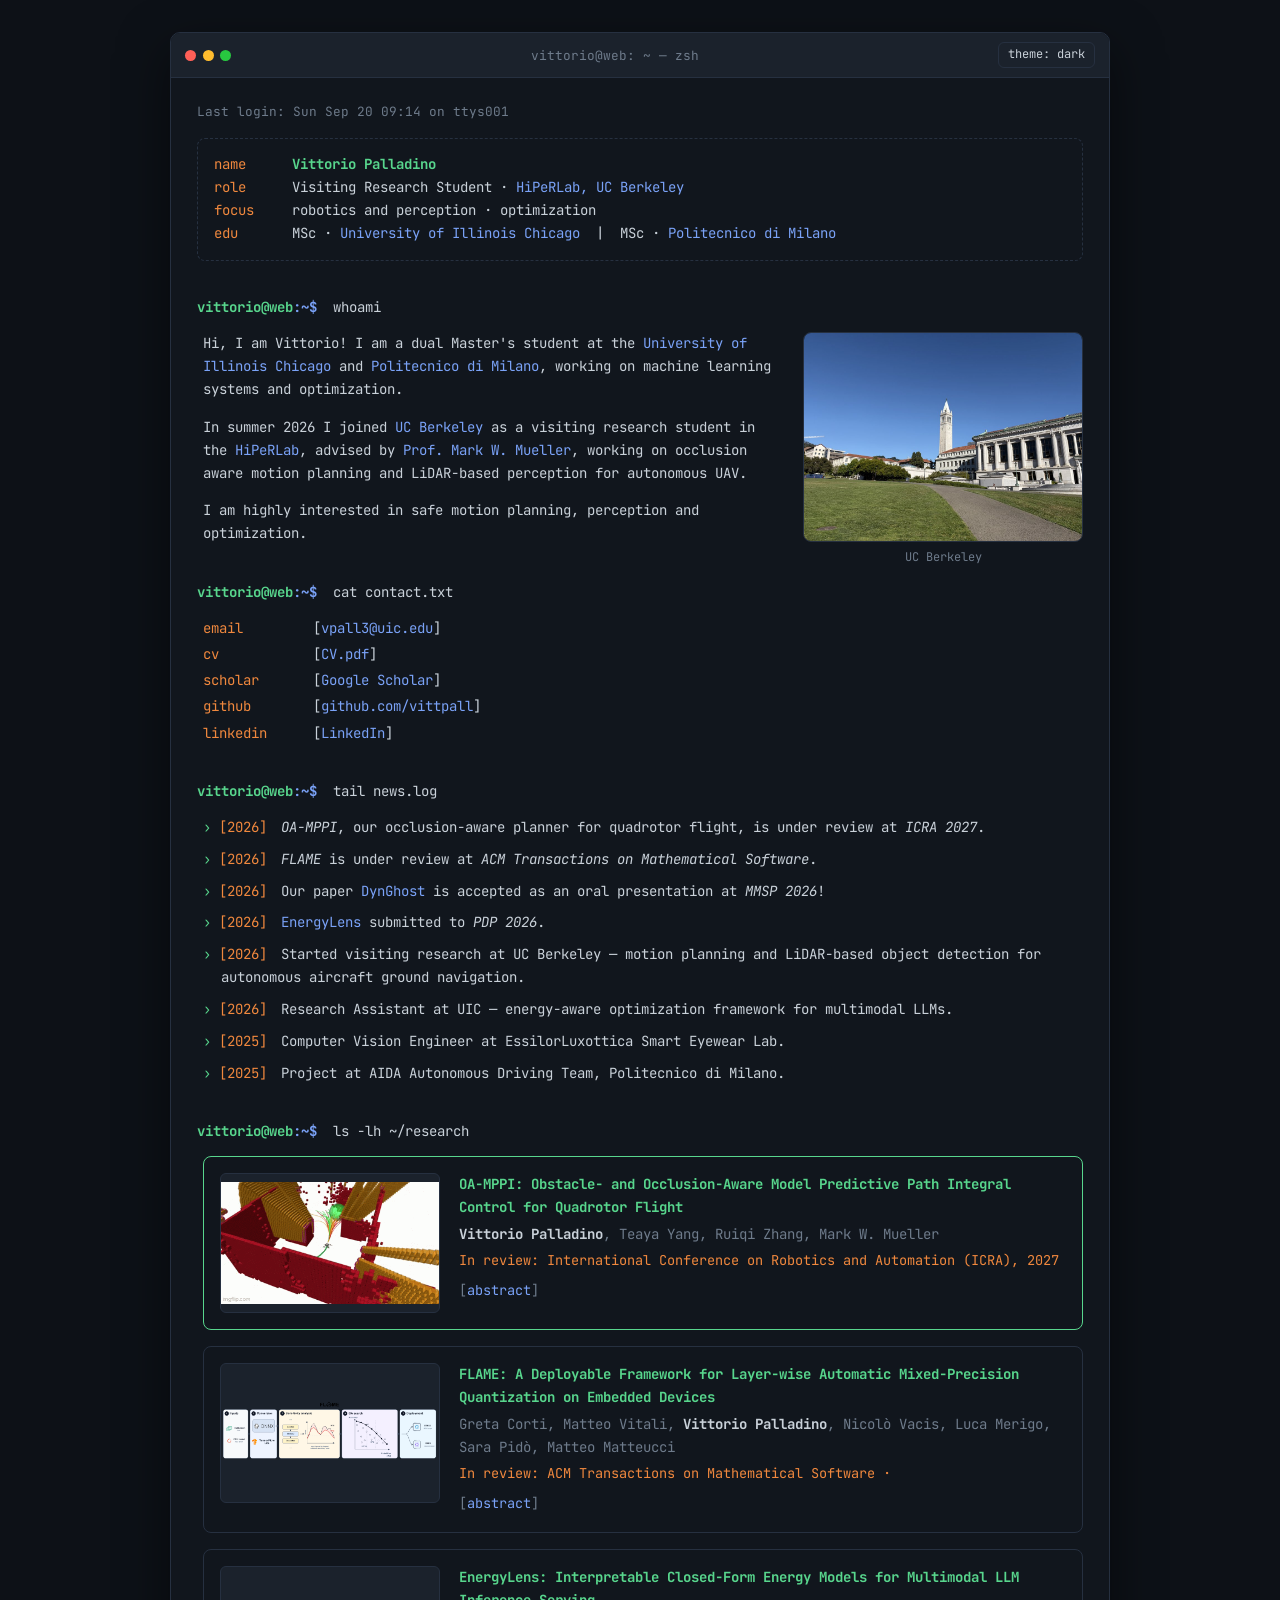
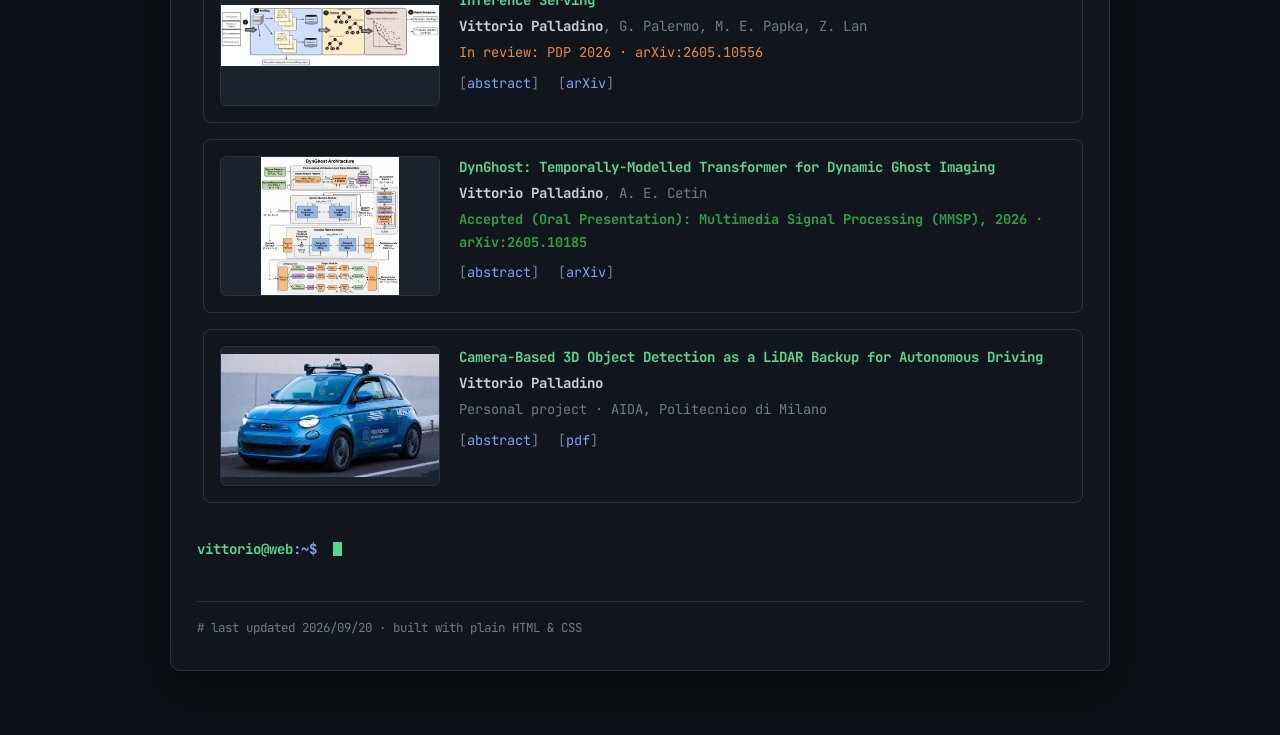
==== commit 0fcdaefe: "added pdf" ====
--- a/index.html
+++ b/index.html
@@ -20,6 +20,7 @@
       --accent: #58d68d;
       --accent2: #7aa2f7;
       --hot: #f0883e;
+      --ok: #2ea043;
       --border: #263040;
       --shadow: rgba(0, 0, 0, .5);
     }
@@ -33,6 +34,7 @@
       --accent: #1a7f37;
       --accent2: #0550ae;
       --hot: #bc4c00;
+      --ok: #116329;
       --border: #d6d6cd;
       --shadow: rgba(0, 0, 0, .15);
     }
@@ -46,6 +48,7 @@
       --accent: #ffcf70;
       --accent2: #ff9a1f;
       --hot: #ff7043;
+      --ok: #3a9d4a;
       --border: #3d2a0b;
       --shadow: rgba(0, 0, 0, .6);
     }
@@ -59,6 +62,7 @@
       --accent: #9cffccff;
       --accent2: #27d17a;
       --hot: #d7ff6b;
+      --ok: #1f8f4a;
       --border: #0c3a1e;
       --shadow: rgba(0, 0, 0, .7);
     }
@@ -72,6 +76,7 @@
       --accent: #ff4fd8;
       --accent2: #5ce1e6;
       --hot: #ffd166;
+      --ok: #2ea043;
       --border: #3c1478;
       --shadow: rgba(0, 0, 0, .55);
     }
@@ -241,18 +246,42 @@
     /* ===== whoami ===== */
     .headshot {
       float: right;
-      width: 190px;
+      width: 280px;
+      max-width: 100%;
       margin: 0 0 1rem 1.4rem;
       text-align: center;
     }
 
-    .headshot img {
-      width: 190px;
-      height: 190px;
-      object-fit: cover;
+    .carousel {
+      position: relative;
+      width: 100%;
+      aspect-ratio: 4 / 3;
       border-radius: 8px;
       border: 1px solid var(--border);
+      overflow: hidden;
+    }
+
+    .carousel img {
+      position: absolute;
+      inset: 0;
+      width: 100%;
+      height: 100%;
+      object-fit: cover;
       filter: saturate(.95);
+      opacity: 0;
+      transition: opacity .8s ease;
+    }
+
+    .carousel img.active {
+      opacity: 1;
+    }
+
+    .carousel {
+      cursor: zoom-in;
+    }
+
+    .carousel:hover {
+      border-color: var(--accent);
     }
 
     .cap {
@@ -296,7 +325,8 @@
     /* ===== items ===== */
     .item {
       display: grid;
-      grid-template-columns: 280px 1fr;
+      grid-template-columns: 220px 1fr;
+      align-items: start;
       gap: 1.2rem;
       padding: 1rem;
       border: 1px solid var(--border);
@@ -310,7 +340,11 @@
     }
 
     .item .thumb img {
+      display: block;
       width: 100%;
+      height: 140px;
+      object-fit: contain;
+      background: var(--bar);
       border-radius: 6px;
       border: 1px solid var(--border);
     }
@@ -347,6 +381,11 @@
 
     .venue.hot {
       color: var(--hot);
+    }
+
+    .venue.ok {
+      color: var(--ok);
+      font-weight: 700;
     }
 
     .links a {
@@ -541,15 +580,18 @@
         <div class="bline"><span class="bk">role</span>Visiting Research Student · <a href="https://hiperlab.berkeley.edu/">HiPeRLab, UC Berkeley</a></div>
         <div class="bline"><span class="bk">focus</span>robotics and perception · optimization</div>
         <div class="bline"><span class="bk">edu</span>MSc · <a href="https://www.uic.edu/">University of Illinois Chicago</a> &nbsp;|&nbsp; MSc · <a href="https://www.polimi.it/en">Politecnico di Milano</a></div>
-        <div class="bline"><span class="bk">shell</span><span class="muted">/bin/zsh</span></div>
       </div>
 
       <!-- ===== whoami ===== -->
       <p class="cmd"><span class="prompt">vittorio@web<span class="pe">:~$</span></span> whoami</p>
       <div class="out">
         <div class="headshot">
-          <img src="assets/profile/profile.jpeg" alt="profile photo of Vittorio Palladino">
-          <div class="cap">Vittorio Palladino</div>
+          <div class="carousel" id="carousel">
+            <img class="active" data-cap="UC Berkeley" src="assets/profile/Berkeley.jpg" alt="Vittorio at UC Berkeley">
+            <img data-cap="Drover Labs" src="assets/profile/droverlabs.jpg" alt="Vittorio at Drover Labs">
+            <img data-cap="Occlusion-aware MPPI" src="assets/profile/OA-MPPI.gif" alt="Occlusion-aware MPPI demo">
+          </div>
+          <div class="cap" id="carousel-cap">UC Berkeley</div>
         </div>
         <p>
           Hi, I am Vittorio! I am a dual Master's student at the
@@ -584,7 +626,7 @@
         <ul class="news">
           <li><span class="date">[2026]</span> <i>OA-MPPI</i>, our occlusion-aware planner for quadrotor flight, is under review at <i>ICRA 2027</i>.</li>
           <li><span class="date">[2026]</span> <i>FLAME</i> is under review at <i>ACM Transactions on Mathematical Software</i>.</li>
-          <li><span class="date">[2026]</span> Our paper <a href="https://arxiv.org/abs/2605.10185">DynGhost</a> is accepted at <i>MMSP 2026</i>!</li>
+          <li><span class="date">[2026]</span> Our paper <a href="https://arxiv.org/abs/2605.10185">DynGhost</a> is accepted as an oral presentation at <i>MMSP 2026</i>!</li>
           <li><span class="date">[2026]</span> <a href="https://arxiv.org/abs/2605.10556">EnergyLens</a> submitted to <i>PDP 2026</i>.</li>
           <li><span class="date">[2026]</span> Started visiting research at UC Berkeley — motion planning and LiDAR-based object detection for autonomous aircraft ground navigation.</li>
           <li><span class="date">[2026]</span> Research Assistant at UIC — energy-aware optimization framework for multimodal LLMs.</li>
@@ -653,11 +695,42 @@
           </div>
         </article>
 
-        <article class="item nothumb">
+
+        <article class="item">
+          <div class="thumb">
+            <img loading="lazy" src="assets/images_paper/EnergyLens.png" alt="EnergyLens energy model overview">
+          </div>
+          <div class="meta">
+            <p class="ptitle"><a href="https://arxiv.org/abs/2605.10556">EnergyLens: Interpretable Closed-Form Energy Models for Multimodal LLM Inference Serving</a></p>
+            <p class="authors"><span class="me">Vittorio Palladino</span>, G. Palermo, M. E. Papka, Z. Lan</p>
+            <p class="venue hot">In review: PDP 2026 &middot; arXiv:2605.10556</p>
+            <div class="links">
+              <a href="javascript:void(0)" onclick="toggleAbs('energylens')">abstract</a>
+              <a href="https://arxiv.org/abs/2605.10556">arXiv</a>
+            </div>
+            <p class="abs" id="energylens">As large language models span dense, mixture-of-experts, and state-space
+              architectures, execute on heterogeneous accelerators, and support multimodal workloads, optimizing
+              inference energy becomes as important as optimizing latency and throughput. Existing methods either treat
+              latency as an energy proxy or depend on data-hungry black-box surrogates. Both break down across
+              parallelism strategies: latency and energy optima diverge in 23.4% of our tested cases, while black-box
+              models require hundreds of samples to generalize across models and hardware platforms. We present
+              EnergyLens, which uses symbolic regression to discover a reusable, parallelism-aware structural
+              <i>template</i> for LLM inference energy. After this one-time structure-discovery process, the template
+              can be calibrated to a new model&ndash;hardware&ndash;workload combination using twelve coefficients. With
+              as few as 50 measurements, EnergyLens achieves 84.6% Top-1 configuration-selection accuracy, versus 60.9%
+              for the closest analytical baseline. It matches ensemble ML accuracy with 10&times; fewer samples, and
+              adapts to new platforms without modifying the template.</p>
+          </div>
+        </article>
+
+        <article class="item">
+          <div class="thumb">
+            <img loading="lazy" src="assets/images_paper/dynghost.png" alt="DynGhost dynamic ghost imaging transformer">
+          </div>
           <div class="meta">
             <p class="ptitle"><a href="https://arxiv.org/abs/2605.10185">DynGhost: Temporally-Modelled Transformer for Dynamic Ghost Imaging</a></p>
             <p class="authors"><span class="me">Vittorio Palladino</span>, A. E. Cetin</p>
-            <p class="venue hot">Accepted: Multimedia Signal Processing (MMSP), 2026 &middot; arXiv:2605.10185</p>
+            <p class="venue ok">Accepted (Oral Presentation): Multimedia Signal Processing (MMSP), 2026 &middot; arXiv:2605.10185</p>
             <div class="links">
               <a href="javascript:void(0)" onclick="toggleAbs('dynghost')">abstract</a>
               <a href="https://arxiv.org/abs/2605.10185">arXiv</a>
@@ -683,28 +756,24 @@
 
         <article class="item">
           <div class="thumb">
-            <img loading="lazy" src="assets/images_paper/EnergyLens.png" alt="EnergyLens energy model overview">
+            <img loading="lazy" src="assets/images_paper/aida.jpg" alt="AIDA autonomous vehicle of Politecnico di Milano">
           </div>
           <div class="meta">
-            <p class="ptitle"><a href="https://arxiv.org/abs/2605.10556">EnergyLens: Interpretable Closed-Form Energy Models for Multimodal LLM Inference Serving</a></p>
-            <p class="authors"><span class="me">Vittorio Palladino</span>, G. Palermo, M. E. Papka, Z. Lan</p>
-            <p class="venue hot">In review: PDP 2026 &middot; arXiv:2605.10556</p>
+            <p class="ptitle"><a href="assets/papers_pdf/AIDA.pdf">Camera-Based 3D Object Detection as a LiDAR Backup for Autonomous Driving</a></p>
+            <p class="authors"><span class="me">Vittorio Palladino</span></p>
+            <p class="venue">Personal project &middot; AIDA, Politecnico di Milano</p>
             <div class="links">
-              <a href="javascript:void(0)" onclick="toggleAbs('energylens')">abstract</a>
-              <a href="https://arxiv.org/abs/2605.10556">arXiv</a>
+              <a href="javascript:void(0)" onclick="toggleAbs('aida')">abstract</a>
+              <a href="assets/papers_pdf/AIDA.pdf">pdf</a>
             </div>
-            <p class="abs" id="energylens">As large language models span dense, mixture-of-experts, and state-space
-              architectures, execute on heterogeneous accelerators, and support multimodal workloads, optimizing
-              inference energy becomes as important as optimizing latency and throughput. Existing methods either treat
-              latency as an energy proxy or depend on data-hungry black-box surrogates. Both break down across
-              parallelism strategies: latency and energy optima diverge in 23.4% of our tested cases, while black-box
-              models require hundreds of samples to generalize across models and hardware platforms. We present
-              EnergyLens, which uses symbolic regression to discover a reusable, parallelism-aware structural
-              <i>template</i> for LLM inference energy. After this one-time structure-discovery process, the template
-              can be calibrated to a new model&ndash;hardware&ndash;workload combination using twelve coefficients. With
-              as few as 50 measurements, EnergyLens achieves 84.6% Top-1 configuration-selection accuracy, versus 60.9%
-              for the closest analytical baseline. It matches ensemble ML accuracy with 10&times; fewer samples, and
-              adapts to new platforms without modifying the template.</p>
+            <p class="abs" id="aida">We evaluate whether camera-only 3D object detection can serve as a reliable
+              backup or complement to LiDAR for autonomous vehicles. We study two state-of-the-art multi-camera
+              models, SparseBEV and StreamPETR, running pretrained inference and fine-tuning them on nuScenes and on
+              a custom dataset collected with the AIDA vehicle, including a pseudo-labeled training set and the
+              manually labeled AIDA-MDP-500 test set. StreamPETR achieves higher overall mAP and NDS, and
+              fine-tuning it on pseudo-labeled data significantly improves detection on AIDA-MDP-500, while
+              SparseBEV degrades when fine-tuned on the limited custom data. Our results show that camera-only models
+              are a useful complement to LiDAR, but a performance gap remains.</p>
           </div>
         </article>
 
@@ -748,6 +817,17 @@
   </div>
 
   <script>
+    (function () {
+      const slides = document.querySelectorAll('#carousel img');
+      let i = 0;
+      setInterval(() => {
+        slides[i].classList.remove('active');
+        i = (i + 1) % slides.length;
+        slides[i].classList.add('active');
+        document.getElementById('carousel-cap').textContent = slides[i].dataset.cap;
+      }, 4000);
+    })();
+
     var THEMES = ["dark", "light", "amber", "matrix", "synthwave"];
 
     function applyTheme(t) {
@@ -788,12 +868,13 @@
     }
 
     /* ===== lightbox ===== */
-    var lbFigs = [], lbIdx = 0, lbAlt = "";
+    var lbFigs = [], lbIdx = 0, lbAlt = "", lbCaps = null;
 
     function lbShow() {
       document.getElementById("lb-img").src = lbFigs[lbIdx];
-      document.getElementById("lb-img").alt = lbAlt;
-      document.getElementById("lb-cap").textContent = lbAlt;
+      var cap = lbCaps ? lbCaps[lbIdx] : lbAlt;
+      document.getElementById("lb-img").alt = cap;
+      document.getElementById("lb-cap").textContent = cap;
       document.getElementById("lb-count").textContent = (lbIdx + 1) + " / " + lbFigs.length;
       document.getElementById("lb-nav").classList.toggle("on", lbFigs.length > 1);
     }
@@ -806,6 +887,7 @@
     function openLightbox(thumb, img) {
       lbFigs = figsOf(thumb);
       lbAlt = img.alt;
+      lbCaps = null;
       var cur = img.getAttribute("src");
       lbIdx = Math.max(0, lbFigs.indexOf(cur));
       lbShow();
@@ -826,8 +908,17 @@
     document.addEventListener("click", function (e) {
       var t = e.target;
       var thumb = t.closest ? t.closest(".item .thumb") : null;
+      var car = t.closest ? t.closest("#carousel") : null;
       if (thumb && t.tagName === "IMG") {
         openLightbox(thumb, t);
+      } else if (car) {
+        var imgs = Array.prototype.slice.call(car.querySelectorAll("img"));
+        lbFigs = imgs.map(function (im) { return im.getAttribute("src"); });
+        lbCaps = imgs.map(function (im) { return im.dataset.cap; });
+        lbIdx = Math.max(0, imgs.indexOf(car.querySelector("img.active")));
+        lbShow();
+        document.getElementById("lightbox").classList.add("open");
+        document.body.style.overflow = "hidden";
       } else if (t.id === "lightbox") {
         closeLightbox();
       }
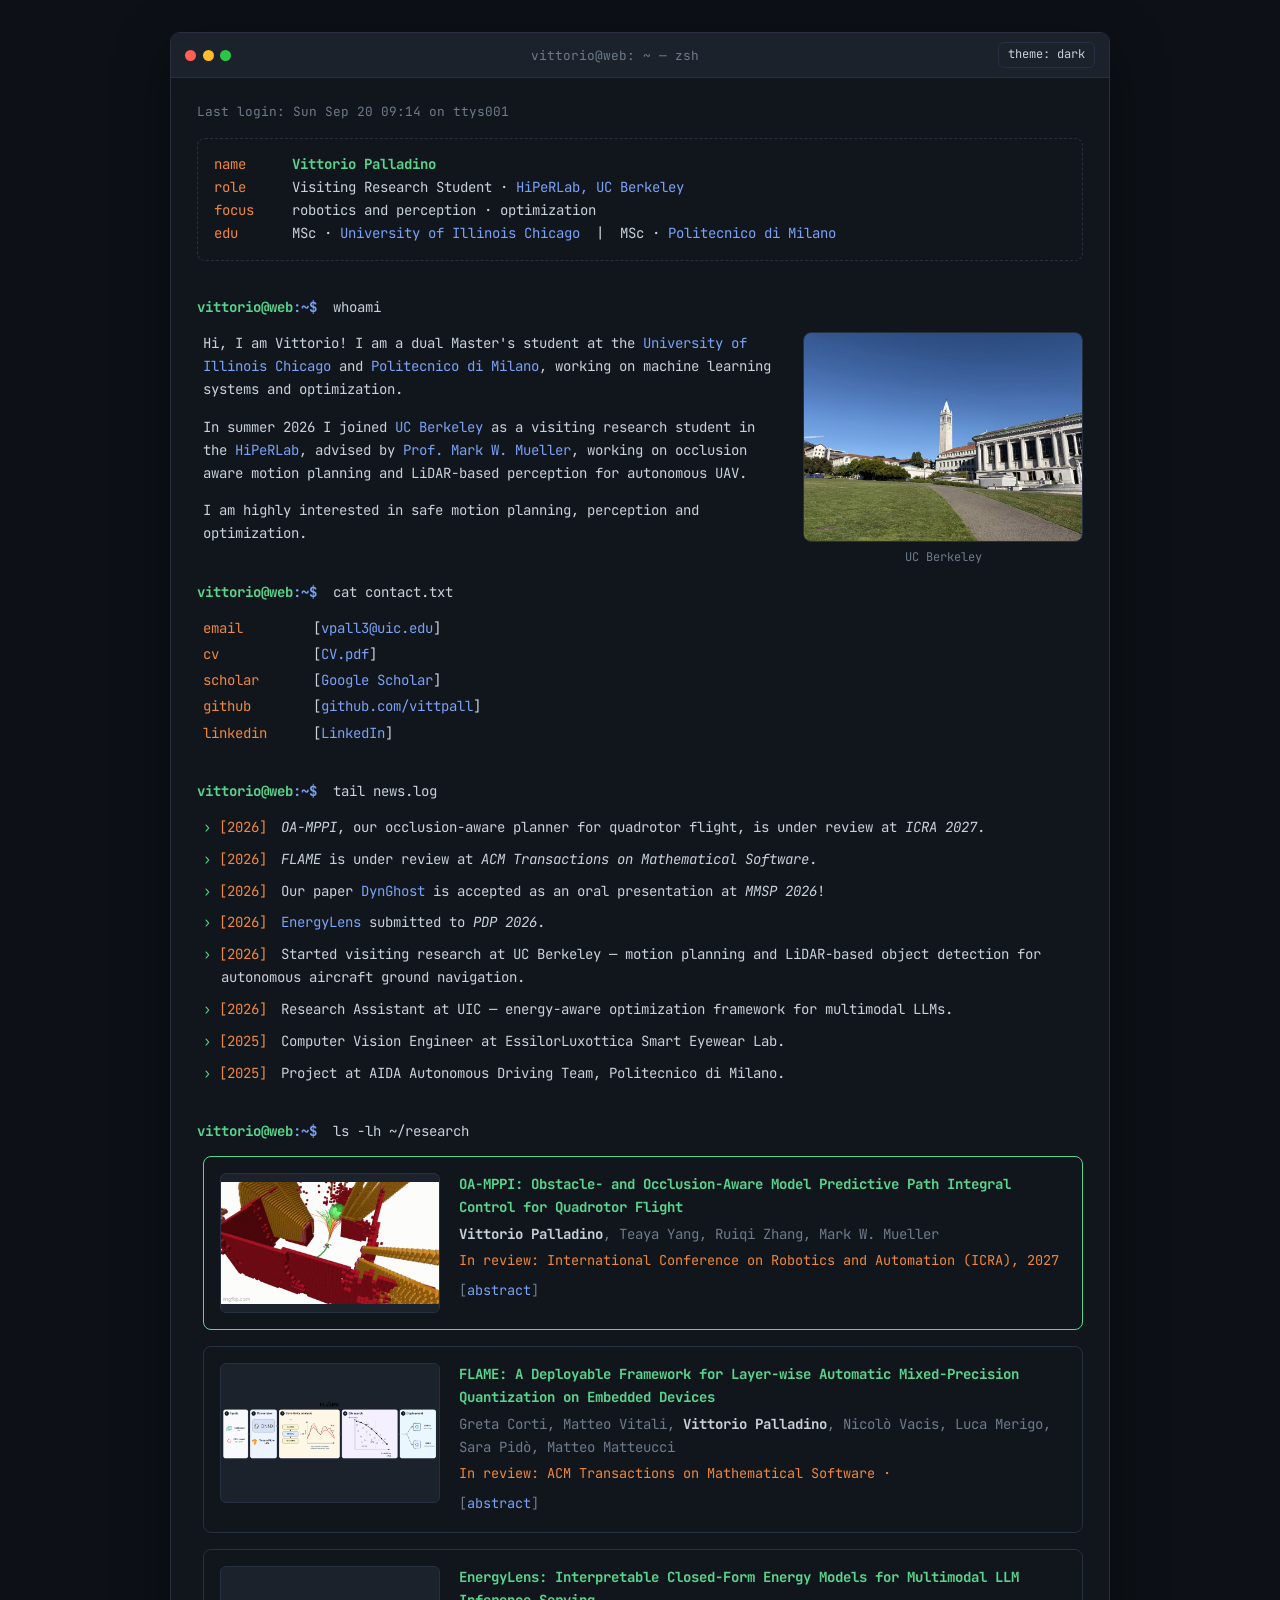
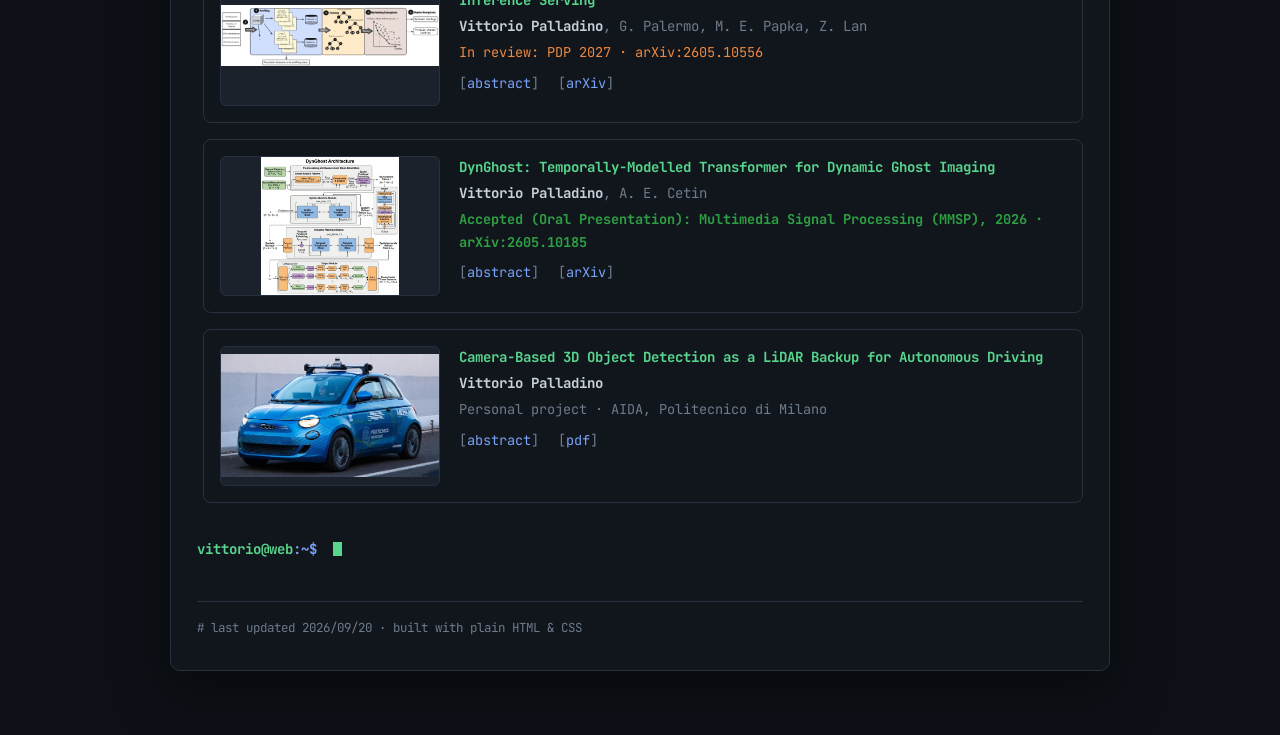
==== commit 455ceef5: "added pdf" ====
--- a/index.html
+++ b/index.html
@@ -703,7 +703,7 @@
           <div class="meta">
             <p class="ptitle"><a href="https://arxiv.org/abs/2605.10556">EnergyLens: Interpretable Closed-Form Energy Models for Multimodal LLM Inference Serving</a></p>
             <p class="authors"><span class="me">Vittorio Palladino</span>, G. Palermo, M. E. Papka, Z. Lan</p>
-            <p class="venue hot">In review: PDP 2026 &middot; arXiv:2605.10556</p>
+            <p class="venue hot">In review: PDP 2027 &middot; arXiv:2605.10556</p>
             <div class="links">
               <a href="javascript:void(0)" onclick="toggleAbs('energylens')">abstract</a>
               <a href="https://arxiv.org/abs/2605.10556">arXiv</a>
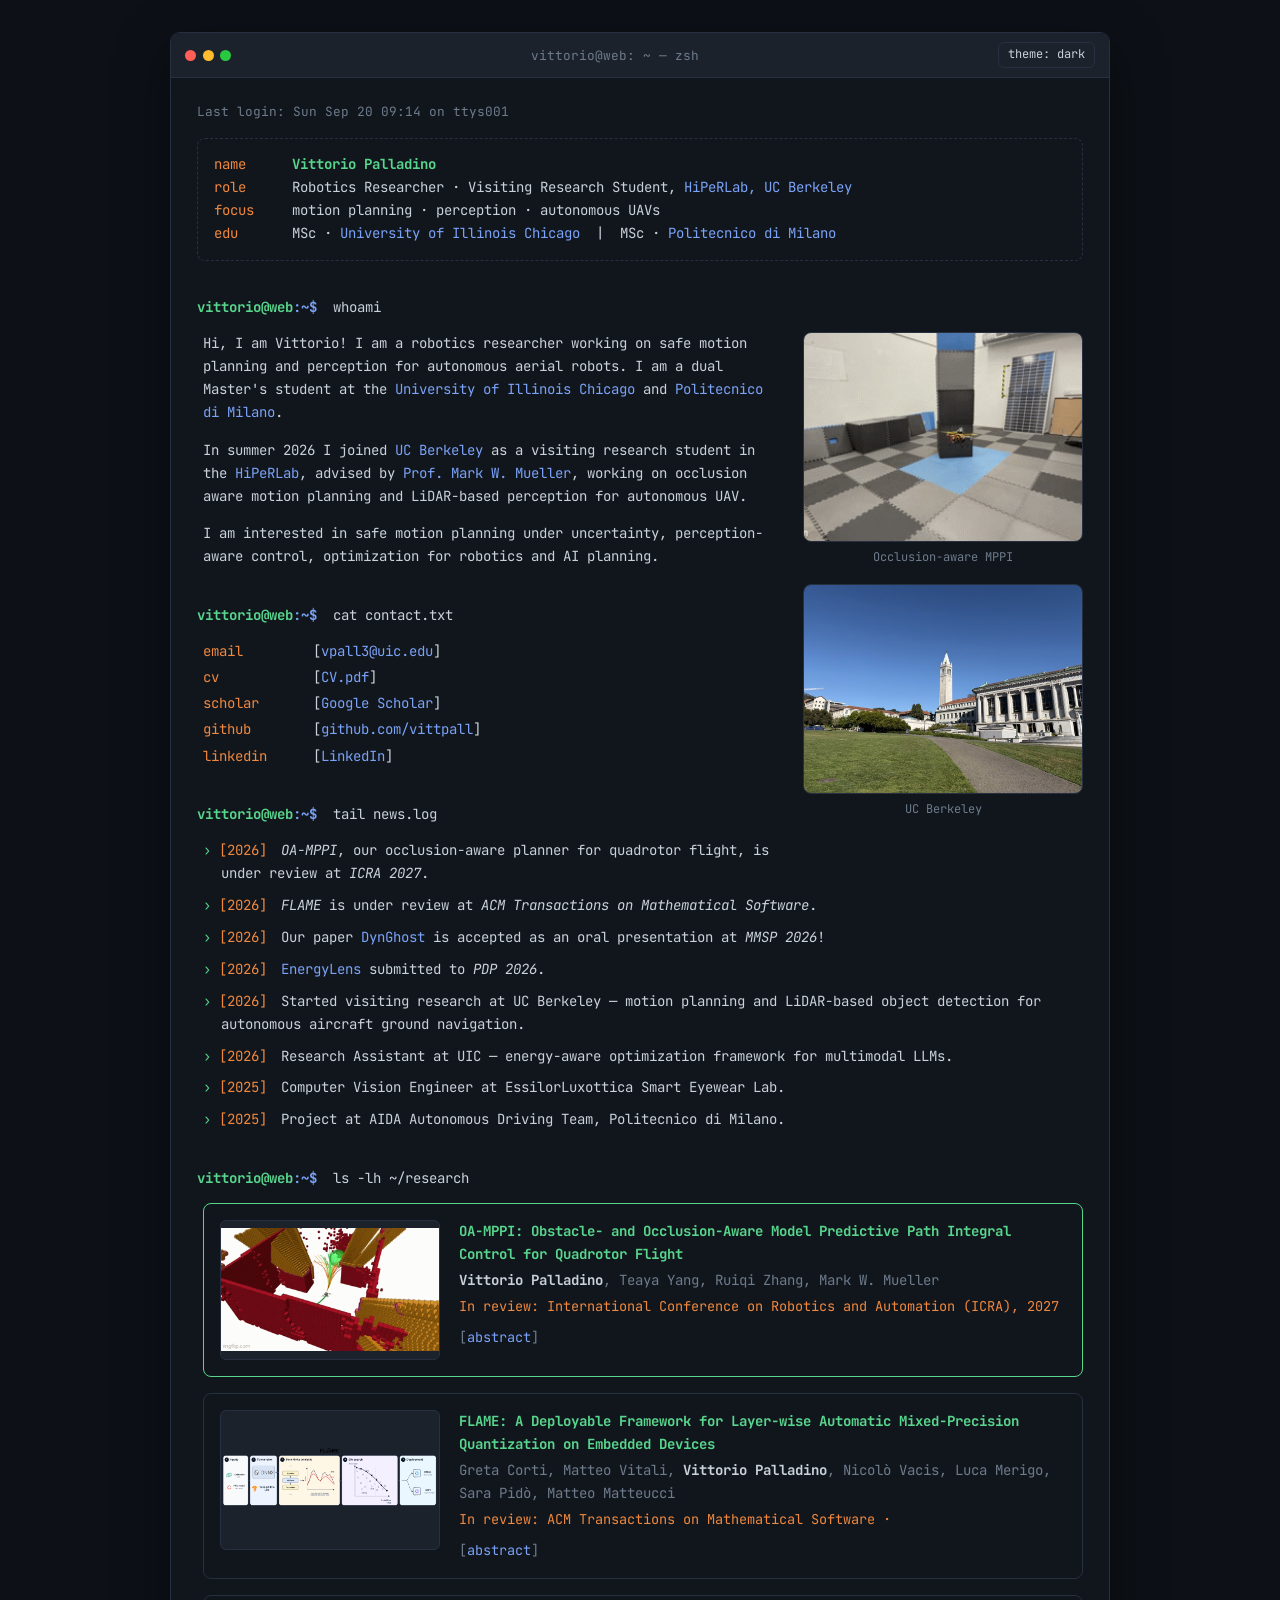
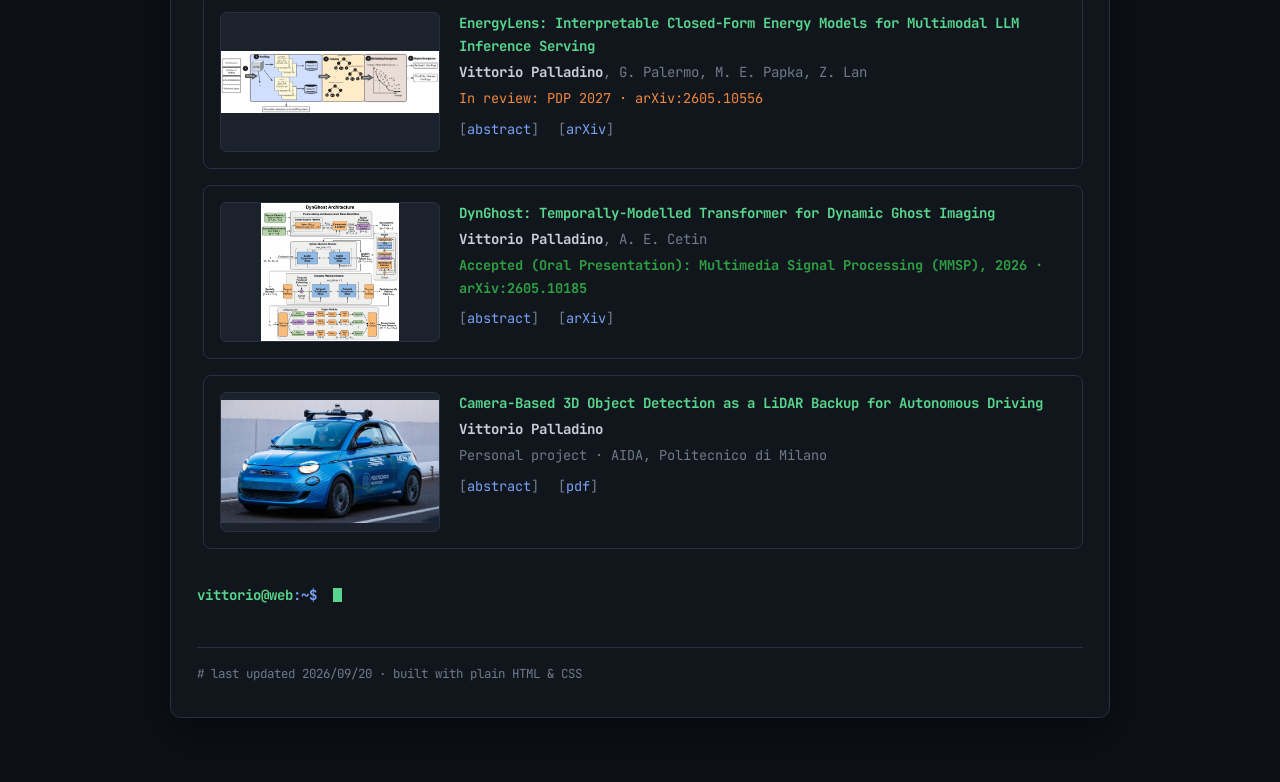
==== commit ec4a803f: "added pdf" ====
--- a/index.html
+++ b/index.html
@@ -4,7 +4,8 @@
 <head>
   <meta charset="UTF-8" />
   <meta name="viewport" content="width=device-width, initial-scale=1.0" />
-  <title>Vittorio Palladino</title>
+  <title>Vittorio Palladino — Robotics Researcher</title>
+  <meta name="description" content="Vittorio Palladino, robotics researcher working on safe motion planning and perception for autonomous aerial robots. Visiting researcher at HiPeRLab, UC Berkeley.">
   <meta name="author" content="Vittorio Palladino">
   <link href="https://fonts.googleapis.com/css2?family=JetBrains+Mono:wght@400;500;700&display=swap" rel="stylesheet">
 
@@ -39,47 +40,8 @@
       --shadow: rgba(0, 0, 0, .15);
     }
 
-    html[data-theme="amber"] {
-      --bg: #1a1206;
-      --term: #211705;
-      --bar: #2d1f08;
-      --text: #ffb642;
-      --muted: #9a7233;
-      --accent: #ffcf70;
-      --accent2: #ff9a1f;
-      --hot: #ff7043;
-      --ok: #3a9d4a;
-      --border: #3d2a0b;
-      --shadow: rgba(0, 0, 0, .6);
-    }
-
-    html[data-theme="matrix"] {
-      --bg: #000a04;
-      --term: #01140a;
-      --bar: #04240f;
-      --text: #46f28a;
-      --muted: #2a8a53;
-      --accent: #9cffccff;
-      --accent2: #27d17a;
-      --hot: #d7ff6b;
-      --ok: #1f8f4a;
-      --border: #0c3a1e;
-      --shadow: rgba(0, 0, 0, .7);
-    }
-
-    html[data-theme="synthwave"] {
-      --bg: #14032b;
-      --term: #1d0740;
-      --bar: #2a0b58;
-      --text: #e6d6ff;
-      --muted: #9b7fc4;
-      --accent: #ff4fd8;
-      --accent2: #5ce1e6;
-      --hot: #ffd166;
-      --ok: #2ea043;
-      --border: #3c1478;
-      --shadow: rgba(0, 0, 0, .55);
-    }
+
+
 
     * {
       box-sizing: border-box;
@@ -287,7 +249,7 @@
     .cap {
       font-size: .75rem;
       color: var(--muted);
-      margin-top: .4rem;
+      margin: .4rem 0 1rem;
     }
 
     /* ===== contact ===== */
@@ -577,8 +539,8 @@
       <p class="login">Last login: Sun Sep 20 09:14 on ttys001</p>
       <div class="banner">
         <div class="bline"><span class="bk">name</span><span class="name">Vittorio Palladino</span></div>
-        <div class="bline"><span class="bk">role</span>Visiting Research Student · <a href="https://hiperlab.berkeley.edu/">HiPeRLab, UC Berkeley</a></div>
-        <div class="bline"><span class="bk">focus</span>robotics and perception · optimization</div>
+        <div class="bline"><span class="bk">role</span>Robotics Researcher · Visiting Research Student, <a href="https://hiperlab.berkeley.edu/">HiPeRLab, UC Berkeley</a></div>
+        <div class="bline"><span class="bk">focus</span>motion planning · perception · autonomous UAVs</div>
         <div class="bline"><span class="bk">edu</span>MSc · <a href="https://www.uic.edu/">University of Illinois Chicago</a> &nbsp;|&nbsp; MSc · <a href="https://www.polimi.it/en">Politecnico di Milano</a></div>
       </div>
 
@@ -586,18 +548,24 @@
       <p class="cmd"><span class="prompt">vittorio@web<span class="pe">:~$</span></span> whoami</p>
       <div class="out">
         <div class="headshot">
-          <div class="carousel" id="carousel">
+          <!-- top carousel: add more <img> here to rotate -->
+          <div class="carousel">
+            <img class="active" data-cap="Occlusion-aware MPPI" src="assets/profile/OA-MPPI.gif" alt="Occlusion-aware MPPI demo">
+          </div>
+          <div class="cap">Occlusion-aware MPPI</div>
+
+          <!-- bottom carousel: add more <img> here to rotate -->
+          <div class="carousel">
             <img class="active" data-cap="UC Berkeley" src="assets/profile/Berkeley.jpg" alt="Vittorio at UC Berkeley">
             <img data-cap="Drover Labs" src="assets/profile/droverlabs.jpg" alt="Vittorio at Drover Labs">
-            <img data-cap="Occlusion-aware MPPI" src="assets/profile/OA-MPPI.gif" alt="Occlusion-aware MPPI demo">
-          </div>
-          <div class="cap" id="carousel-cap">UC Berkeley</div>
+          </div>
+          <div class="cap">UC Berkeley</div>
         </div>
         <p>
-          Hi, I am Vittorio! I am a dual Master's student at the
+          Hi, I am Vittorio! I am a robotics researcher working on safe motion planning and perception
+          for autonomous aerial robots. I am a dual Master's student at the
           <a href="https://www.uic.edu/">University of Illinois Chicago</a> and
-          <a href="https://www.polimi.it/en">Politecnico di Milano</a>, working on machine learning
-          systems and optimization.
+          <a href="https://www.polimi.it/en">Politecnico di Milano</a>.
         </p>
         <p>
           In summer 2026 I joined <a href="https://www.berkeley.edu/">UC Berkeley</a> as a visiting research
@@ -606,7 +574,7 @@
           occlusion aware motion planning and LiDAR-based perception for autonomous UAV.
         </p>
         <p>
-          I am highly interested in safe motion planning, perception and optimization.
+          I am interested in safe motion planning under uncertainty, perception-aware control, optimization for robotics and AI planning.
         </p>
       </div>
 
@@ -664,7 +632,6 @@
               simulation.</p>
           </div>
         </article>
-
 
         <article class="item">
           <div class="thumb">
@@ -694,7 +661,6 @@
               trade-offs on real hardware.</p>
           </div>
         </article>
-
 
         <article class="item">
           <div class="thumb">
@@ -818,17 +784,21 @@
 
   <script>
     (function () {
-      const slides = document.querySelectorAll('#carousel img');
-      let i = 0;
-      setInterval(() => {
-        slides[i].classList.remove('active');
-        i = (i + 1) % slides.length;
-        slides[i].classList.add('active');
-        document.getElementById('carousel-cap').textContent = slides[i].dataset.cap;
-      }, 4000);
+      document.querySelectorAll('.carousel').forEach((car) => {
+        const slides = car.querySelectorAll('img');
+        const cap = car.nextElementSibling;
+        if (slides.length < 2) return;
+        let i = 0;
+        setInterval(() => {
+          slides[i].classList.remove('active');
+          i = (i + 1) % slides.length;
+          slides[i].classList.add('active');
+          cap.textContent = slides[i].dataset.cap;
+        }, 4000);
+      });
     })();
 
-    var THEMES = ["dark", "light", "amber", "matrix", "synthwave"];
+    var THEMES = ["dark", "light"];
 
     function applyTheme(t) {
       document.documentElement.setAttribute("data-theme", t);
@@ -908,7 +878,7 @@
     document.addEventListener("click", function (e) {
       var t = e.target;
       var thumb = t.closest ? t.closest(".item .thumb") : null;
-      var car = t.closest ? t.closest("#carousel") : null;
+      var car = t.closest ? t.closest(".carousel") : null;
       if (thumb && t.tagName === "IMG") {
         openLightbox(thumb, t);
       } else if (car) {
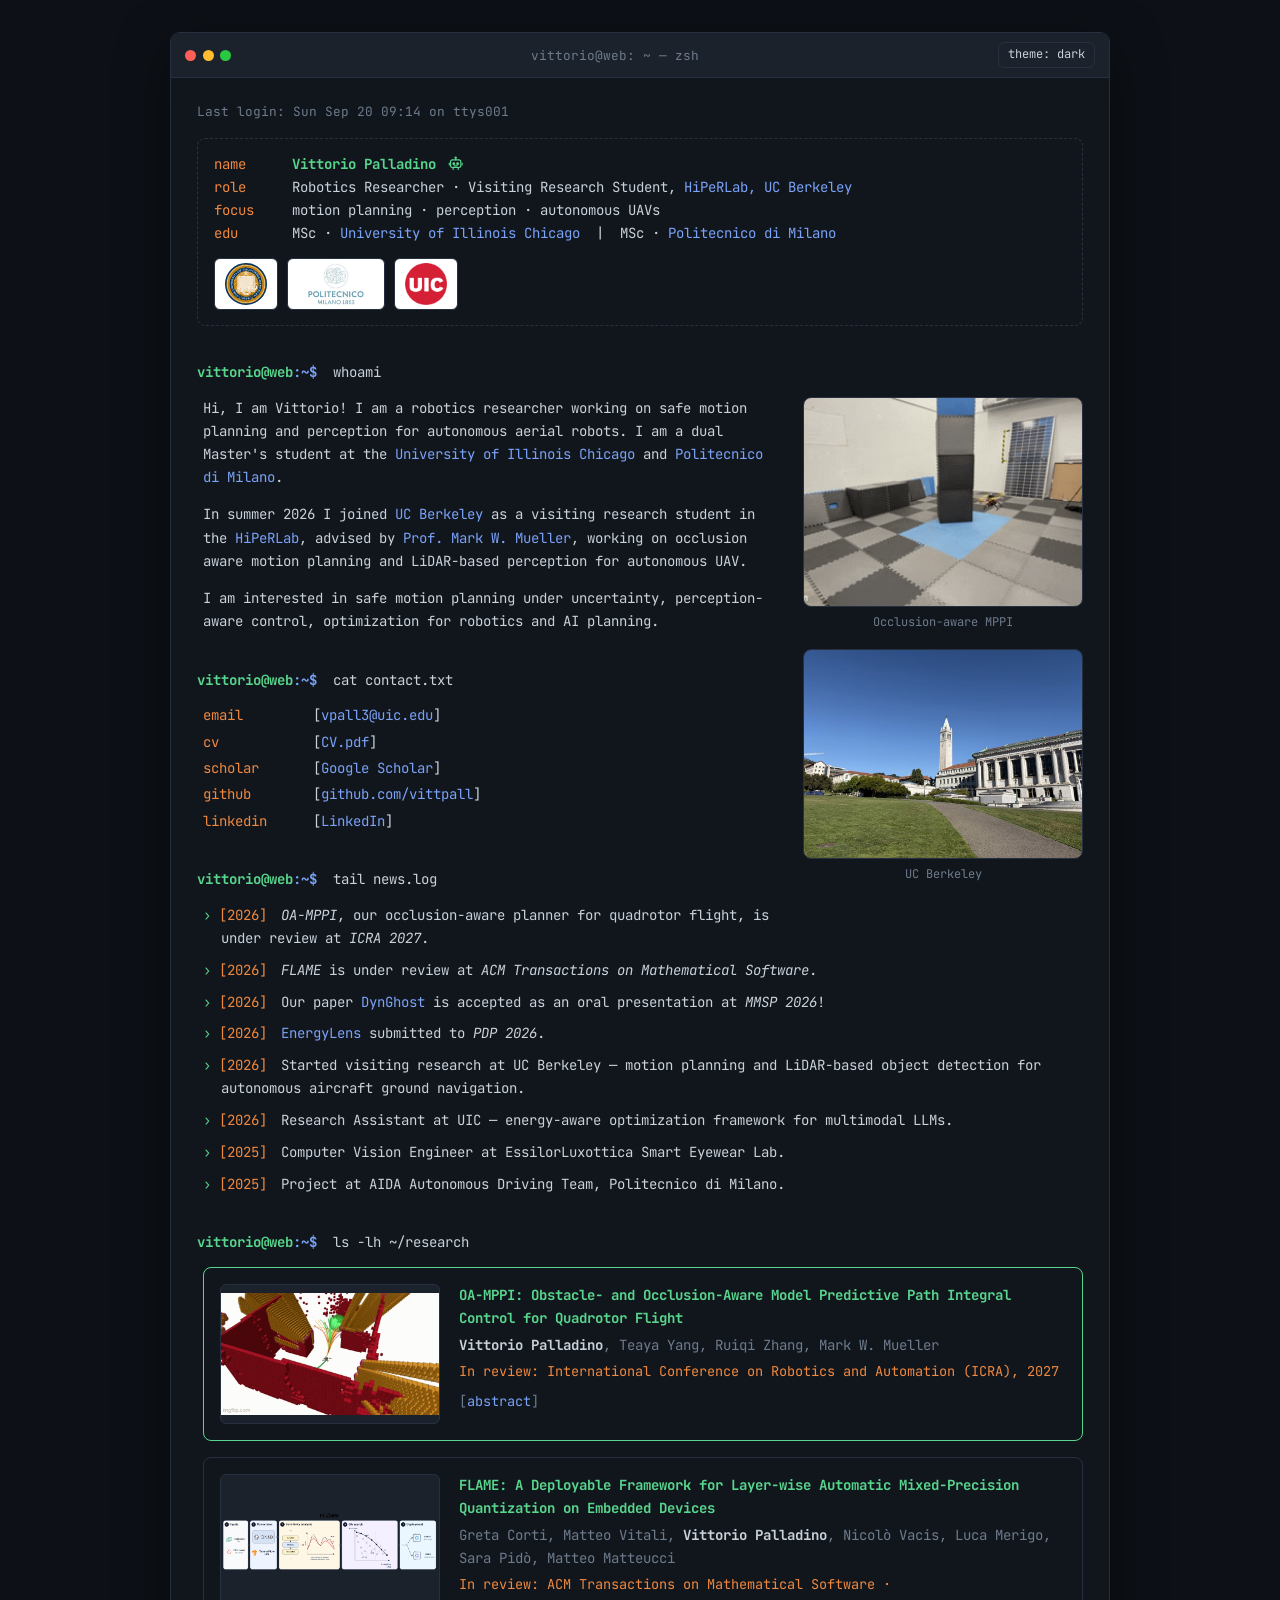
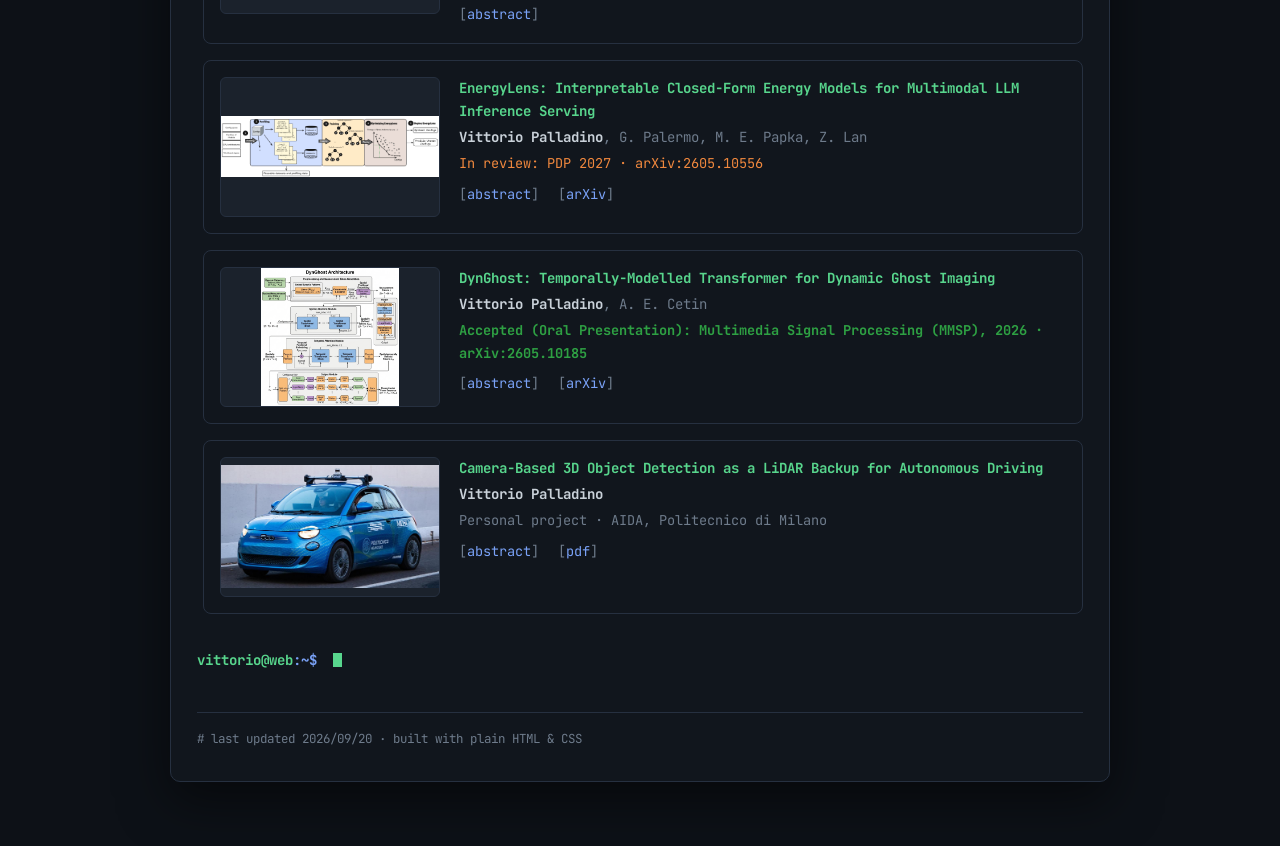
==== commit d0fcee91: "fix" ====
--- a/index.html
+++ b/index.html
@@ -6,6 +6,7 @@
   <meta name="viewport" content="width=device-width, initial-scale=1.0" />
   <title>Vittorio Palladino — Robotics Researcher</title>
   <meta name="description" content="Vittorio Palladino, robotics researcher working on safe motion planning and perception for autonomous aerial robots. Visiting researcher at HiPeRLab, UC Berkeley.">
+  <link rel="icon" href="data:image/svg+xml,<svg xmlns='http://www.w3.org/2000/svg' viewBox='0 0 24 24' aria-hidden='true' fill='none' stroke='%2358d68d' stroke-width='1.8' stroke-linecap='round' stroke-linejoin='round'><line x1='12' y1='2.5' x2='12' y2='6'/><circle cx='12' cy='2.5' r='1'/><rect x='4' y='6' width='16' height='12' rx='3'/><circle cx='9' cy='12' r='1.3' fill='%2358d68d'/><circle cx='15' cy='12' r='1.3' fill='%2358d68d'/><line x1='9.5' y1='15.5' x2='14.5' y2='15.5'/><line x1='2' y1='11' x2='2' y2='14'/><line x1='22' y1='11' x2='22' y2='14'/><line x1='8' y1='18' x2='8' y2='21'/><line x1='16' y1='18' x2='16' y2='21'/></svg>">
   <meta name="author" content="Vittorio Palladino">
   <link href="https://fonts.googleapis.com/css2?family=JetBrains+Mono:wght@400;500;700&display=swap" rel="stylesheet">
 
@@ -205,6 +206,41 @@
       font-weight: 700;
     }
 
+    .logos {
+      display: flex;
+      flex-wrap: wrap;
+      gap: .6rem;
+      margin-top: .8rem;
+    }
+
+    .logos a {
+      display: flex;
+      align-items: center;
+      justify-content: center;
+      height: 52px;
+      padding: 4px 10px;
+      background: #fff;
+      border: 1px solid var(--border);
+      border-radius: 6px;
+      transition: border-color .15s;
+    }
+
+    .logos a:hover {
+      border-color: var(--accent);
+    }
+
+    .logos img {
+      height: 100%;
+      width: auto;
+    }
+
+    .robot {
+      width: 1.1em;
+      height: 1.1em;
+      vertical-align: -.15em;
+      margin-left: .3em;
+    }
+
     /* ===== whoami ===== */
     .headshot {
       float: right;
@@ -538,10 +574,15 @@
       <!-- ===== login banner ===== -->
       <p class="login">Last login: Sun Sep 20 09:14 on ttys001</p>
       <div class="banner">
-        <div class="bline"><span class="bk">name</span><span class="name">Vittorio Palladino</span></div>
+        <div class="bline"><span class="bk">name</span><span class="name">Vittorio Palladino <svg class="robot" viewBox="0 0 24 24" aria-hidden="true" fill="none" stroke="currentColor" stroke-width="1.8" stroke-linecap="round" stroke-linejoin="round"><line x1="12" y1="2.5" x2="12" y2="6"/><circle cx="12" cy="2.5" r="1"/><rect x="4" y="6" width="16" height="12" rx="3"/><circle cx="9" cy="12" r="1.3" fill="currentColor"/><circle cx="15" cy="12" r="1.3" fill="currentColor"/><line x1="9.5" y1="15.5" x2="14.5" y2="15.5"/><line x1="2" y1="11" x2="2" y2="14"/><line x1="22" y1="11" x2="22" y2="14"/><line x1="8" y1="18" x2="8" y2="21"/><line x1="16" y1="18" x2="16" y2="21"/></svg></span></div>
         <div class="bline"><span class="bk">role</span>Robotics Researcher · Visiting Research Student, <a href="https://hiperlab.berkeley.edu/">HiPeRLab, UC Berkeley</a></div>
         <div class="bline"><span class="bk">focus</span>motion planning · perception · autonomous UAVs</div>
         <div class="bline"><span class="bk">edu</span>MSc · <a href="https://www.uic.edu/">University of Illinois Chicago</a> &nbsp;|&nbsp; MSc · <a href="https://www.polimi.it/en">Politecnico di Milano</a></div>
+        <div class="logos">
+          <a href="https://www.berkeley.edu/" title="UC Berkeley"><img src="assets/profile/logo_ucb.svg" alt="UC Berkeley logo"></a>
+          <a href="https://www.polimi.it/en" title="Politecnico di Milano"><img src="assets/profile/logo_polimi.jpeg" alt="Politecnico di Milano logo"></a>
+          <a href="https://www.uic.edu/" title="University of Illinois Chicago"><img src="assets/profile/logo_uic.PNG" alt="University of Illinois Chicago logo"></a>
+        </div>
       </div>
 
       <!-- ===== whoami ===== -->
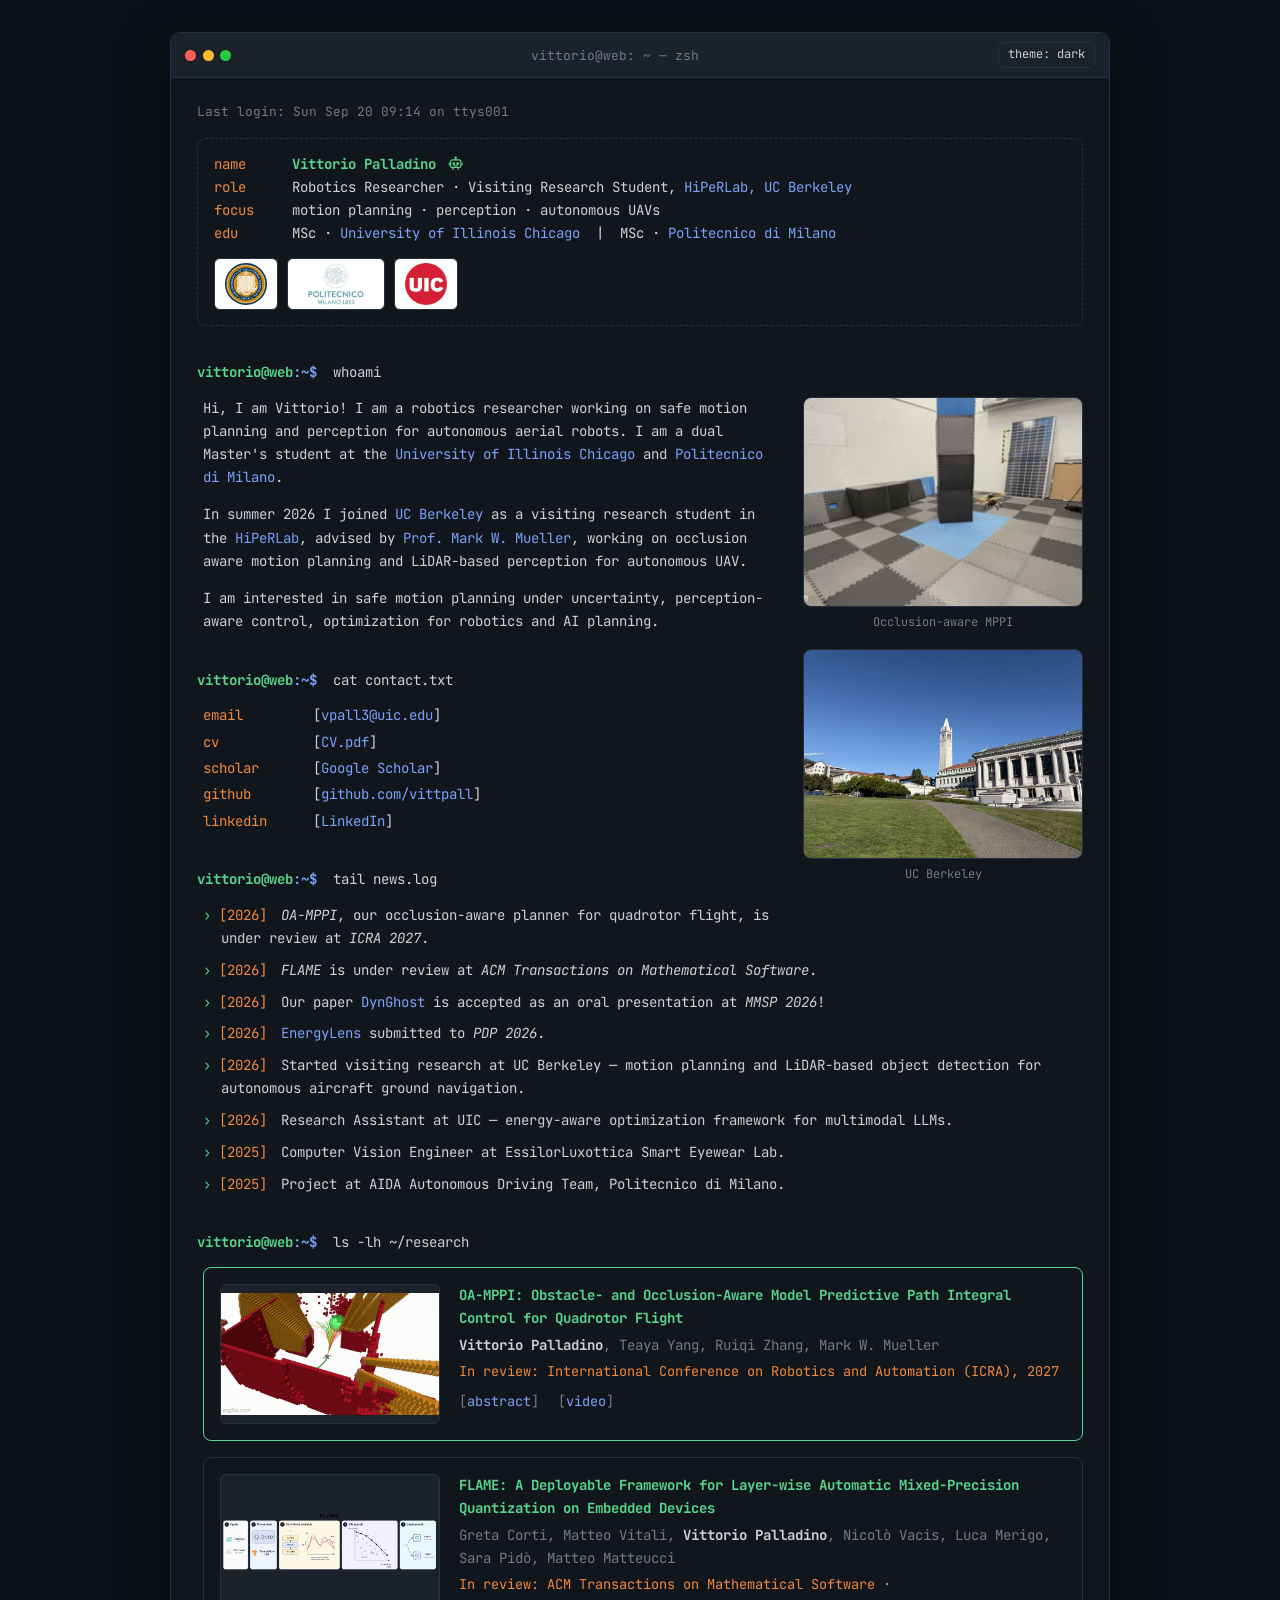
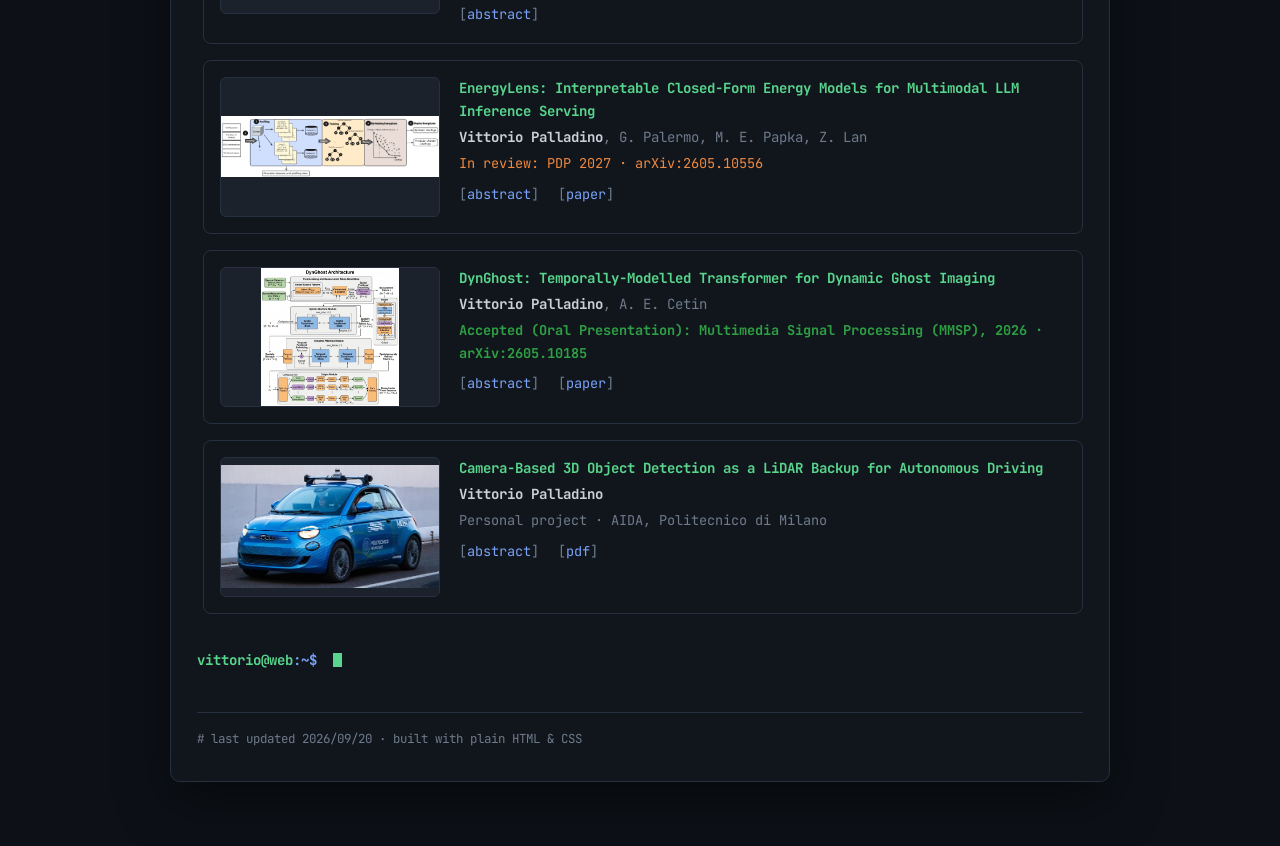
==== commit fa5280a3: "fix" ====
--- a/index.html
+++ b/index.html
@@ -658,6 +658,7 @@
             <p class="venue hot">In review: International Conference on Robotics and Automation (ICRA), 2027</p>
             <div class="links">
               <a href="javascript:void(0)" onclick="toggleAbs('oampi')">abstract</a>
+              <a href="https://www.youtube.com/watch?v=oSeQau1mG1g">video</a>
             </div>
             <p class="abs" id="oampi">Autonomous UAV flight through cluttered and partially unknown environments
               requires reasoning not only about observed obstacles but also about occluded regions that the sensor
@@ -713,7 +714,7 @@
             <p class="venue hot">In review: PDP 2027 &middot; arXiv:2605.10556</p>
             <div class="links">
               <a href="javascript:void(0)" onclick="toggleAbs('energylens')">abstract</a>
-              <a href="https://arxiv.org/abs/2605.10556">arXiv</a>
+              <a href="https://arxiv.org/abs/2605.10556">paper</a>
             </div>
             <p class="abs" id="energylens">As large language models span dense, mixture-of-experts, and state-space
               architectures, execute on heterogeneous accelerators, and support multimodal workloads, optimizing
@@ -740,7 +741,7 @@
             <p class="venue ok">Accepted (Oral Presentation): Multimedia Signal Processing (MMSP), 2026 &middot; arXiv:2605.10185</p>
             <div class="links">
               <a href="javascript:void(0)" onclick="toggleAbs('dynghost')">abstract</a>
-              <a href="https://arxiv.org/abs/2605.10185">arXiv</a>
+              <a href="https://arxiv.org/abs/2605.10185">paper</a>
             </div>
             <p class="abs" id="dynghost">Ghost imaging reconstructs spatial information from a single-pixel bucket
                 detector by correlating structured illumination patterns with scalar intensity
